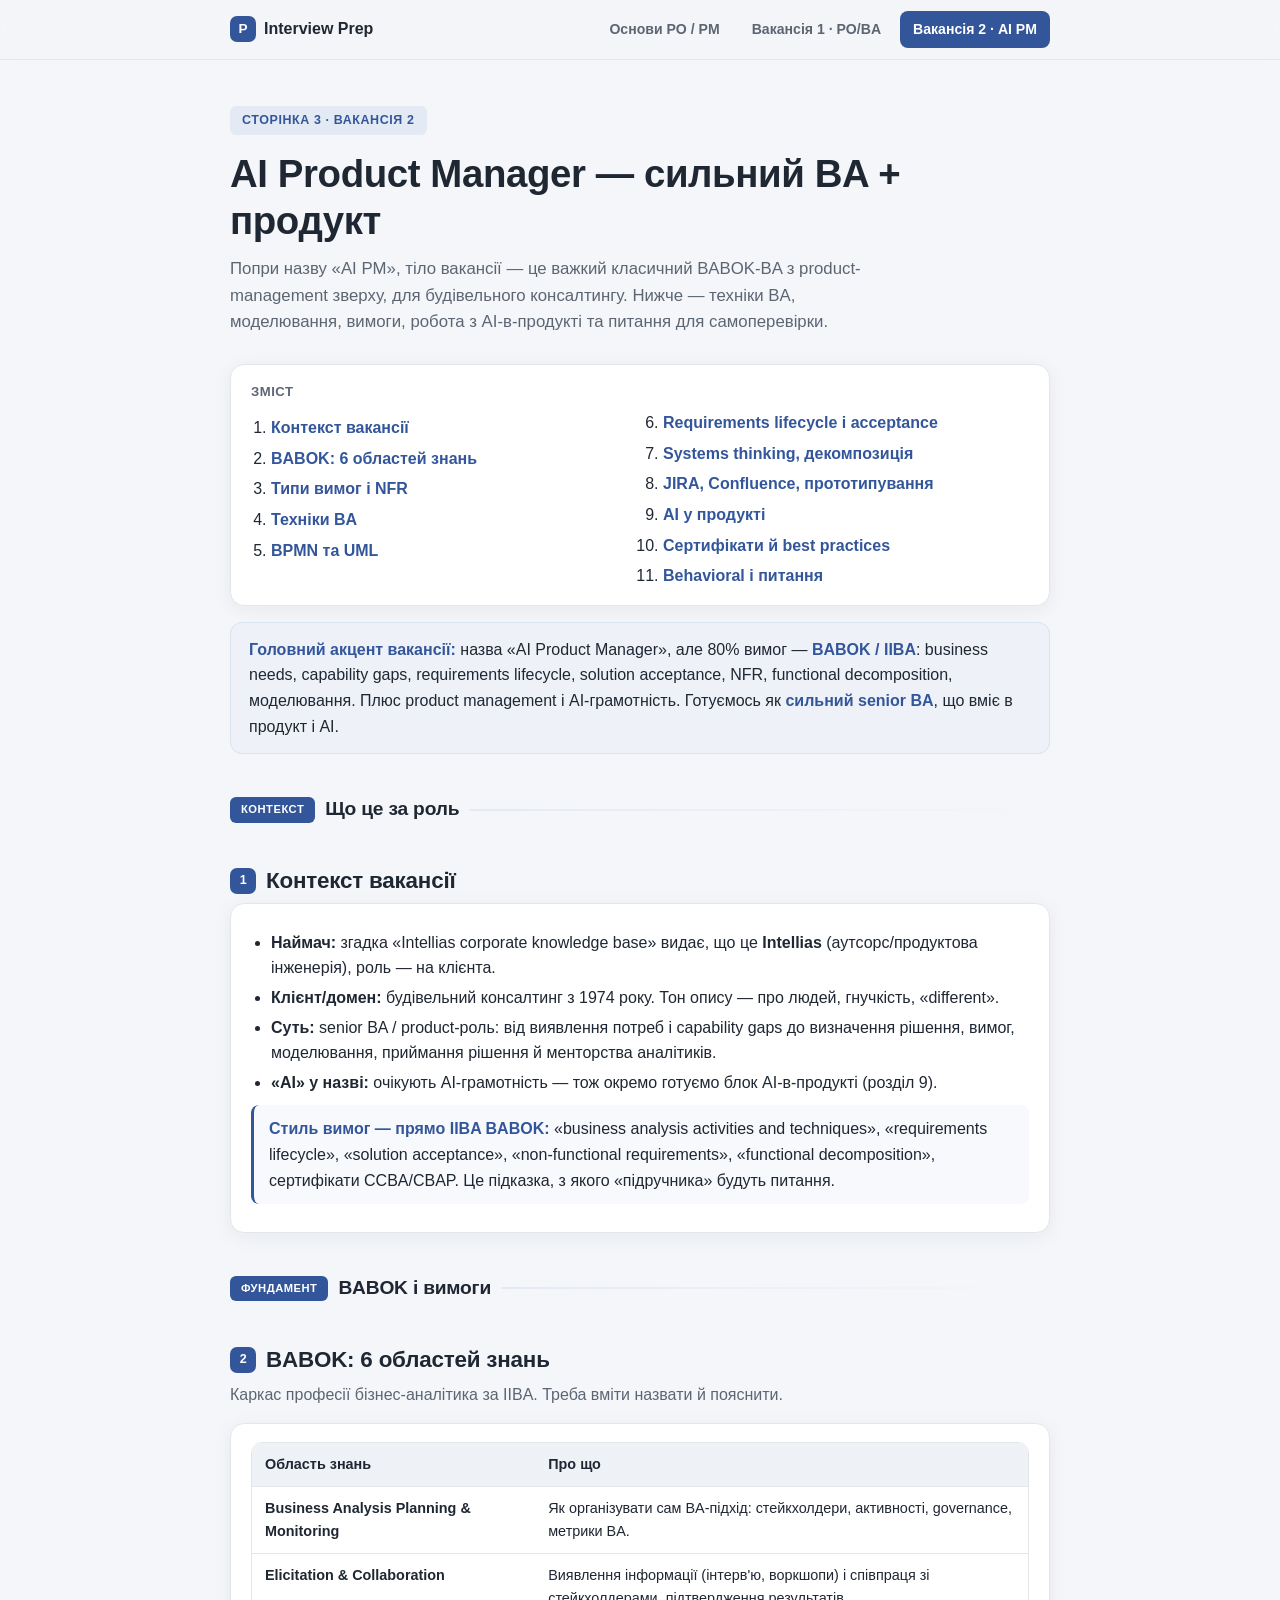
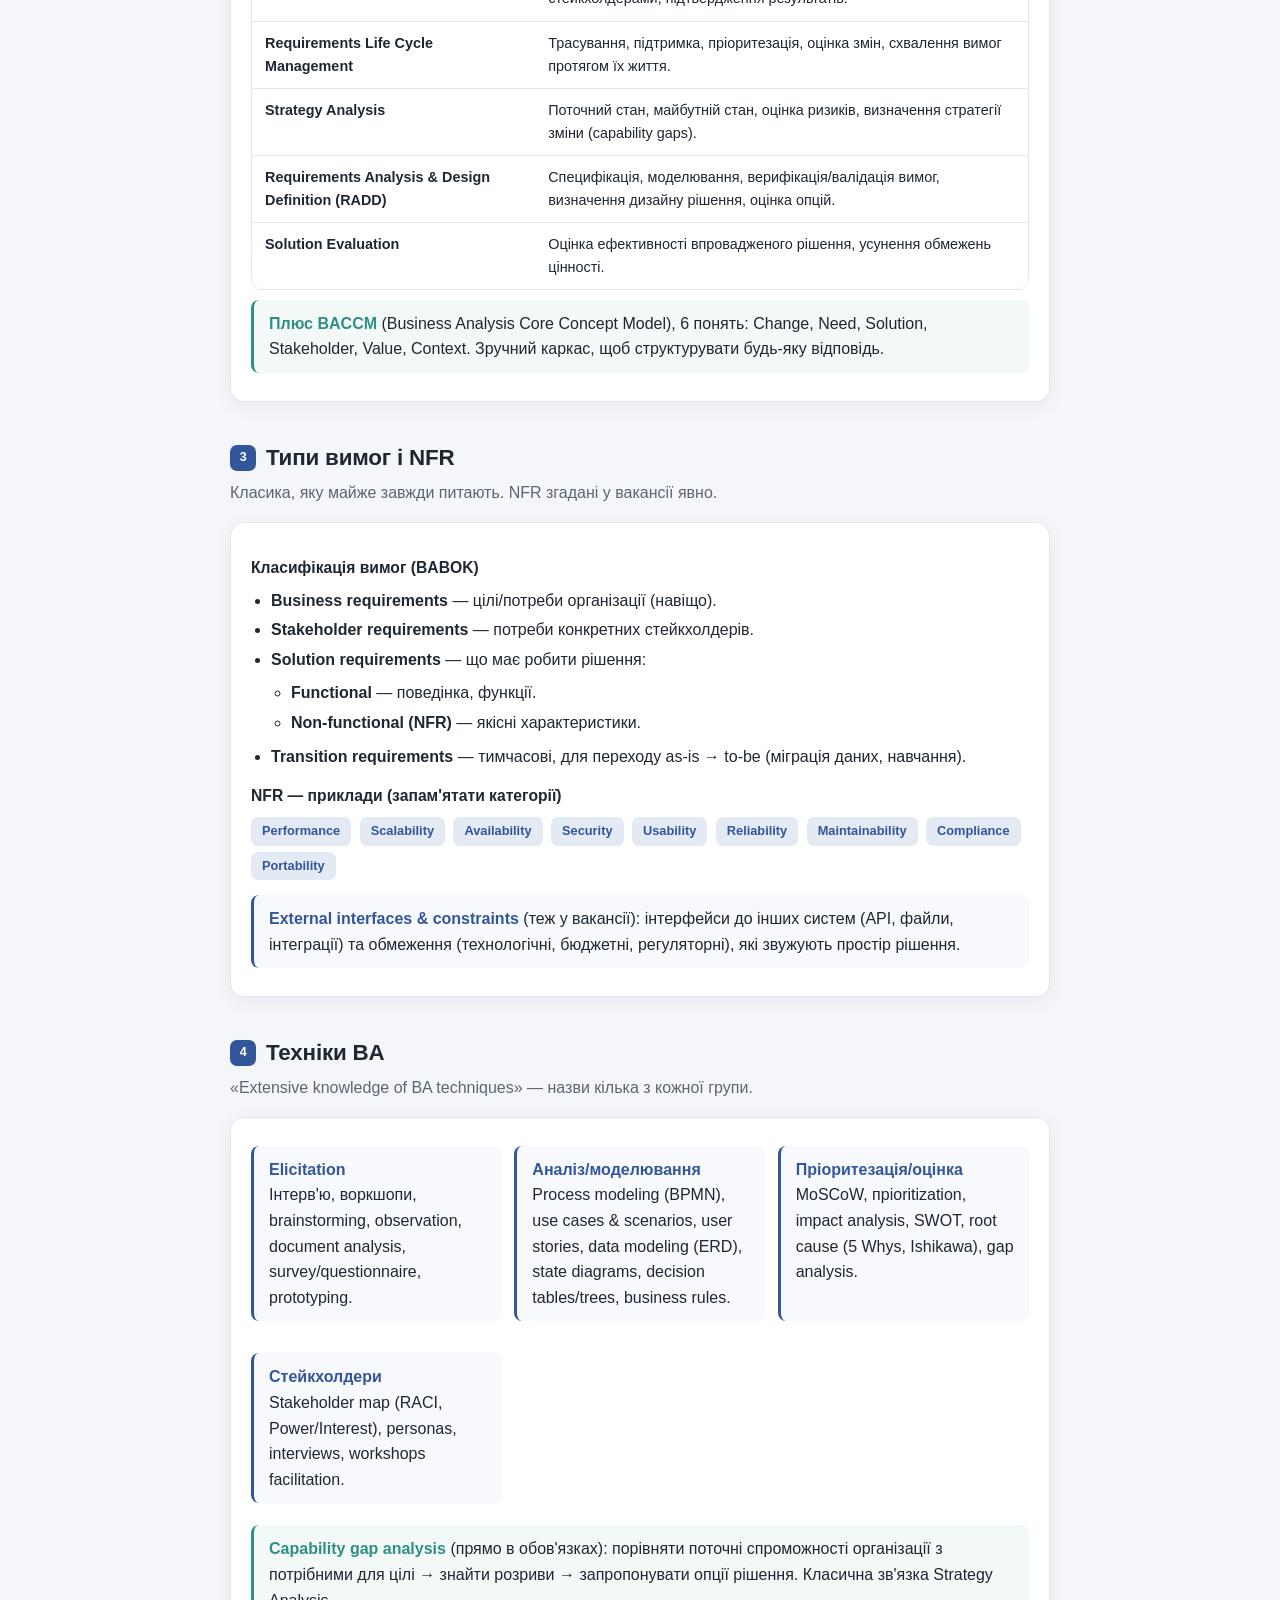
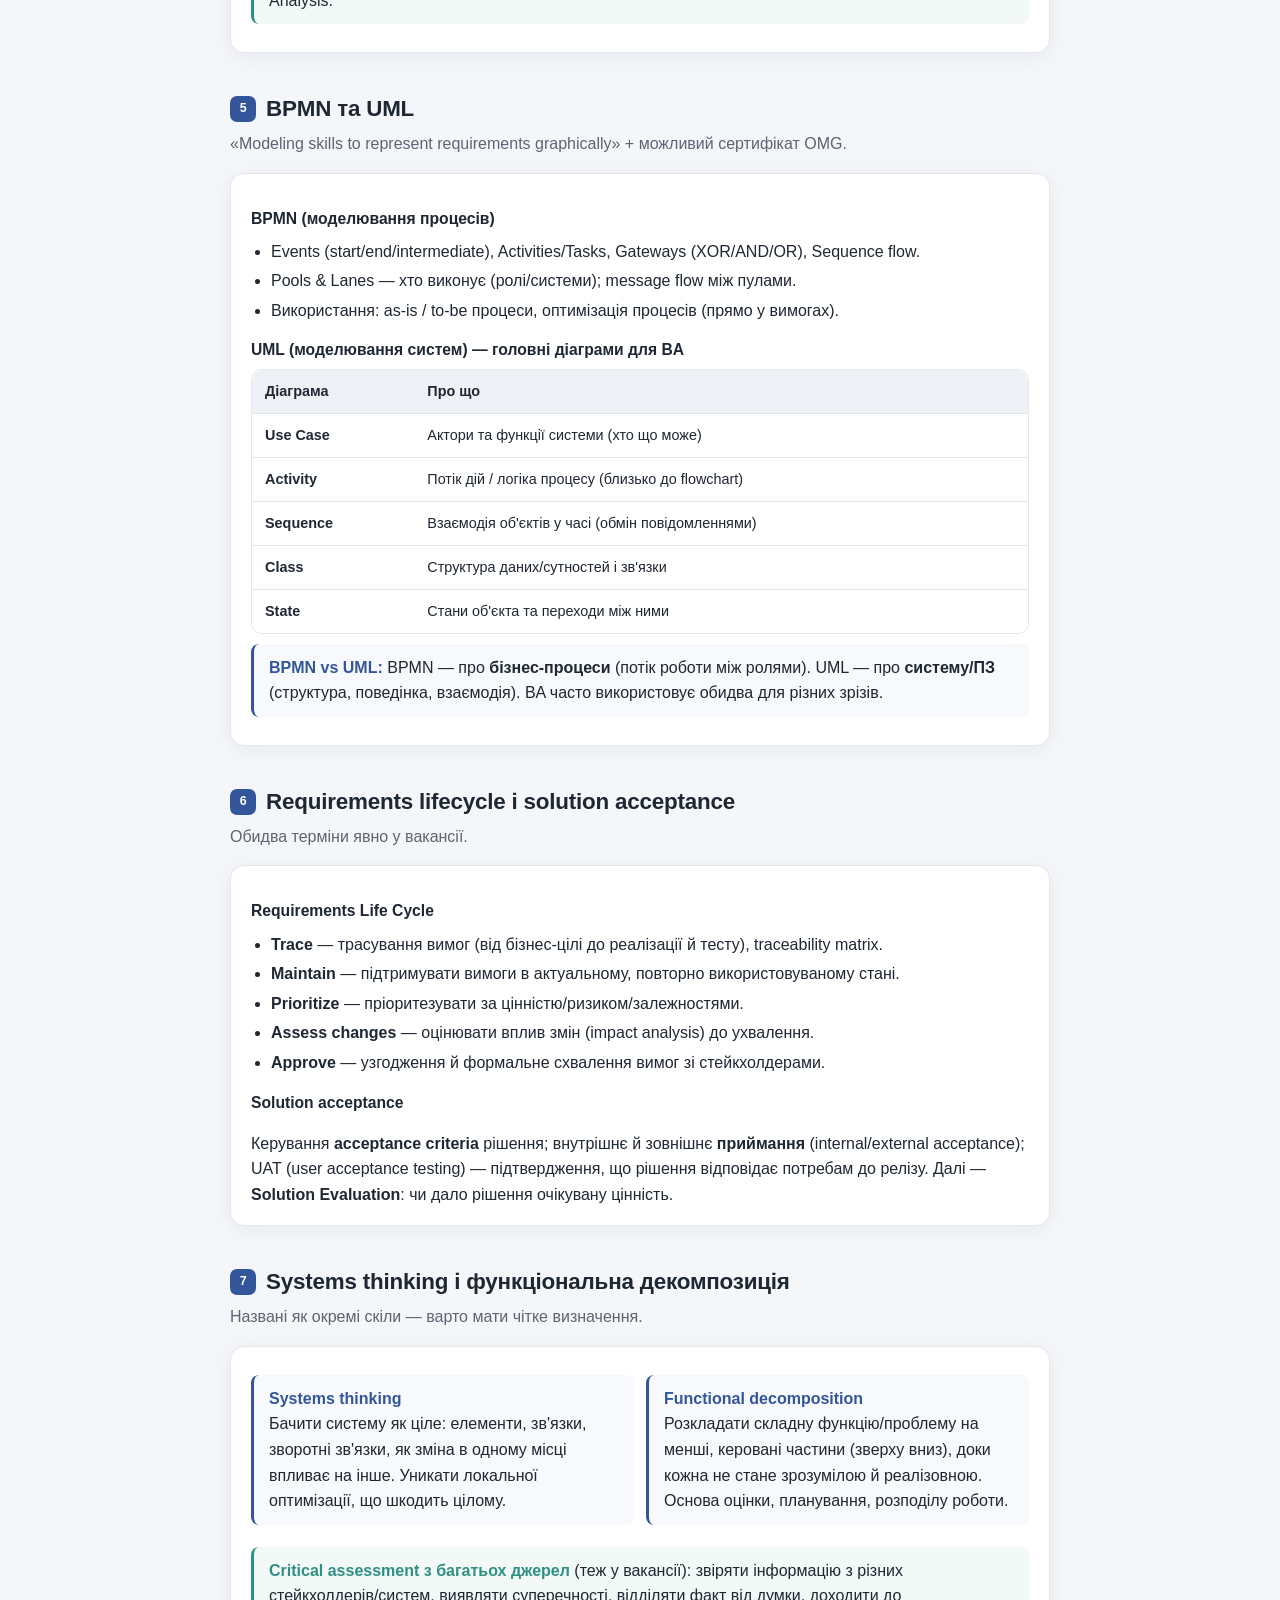
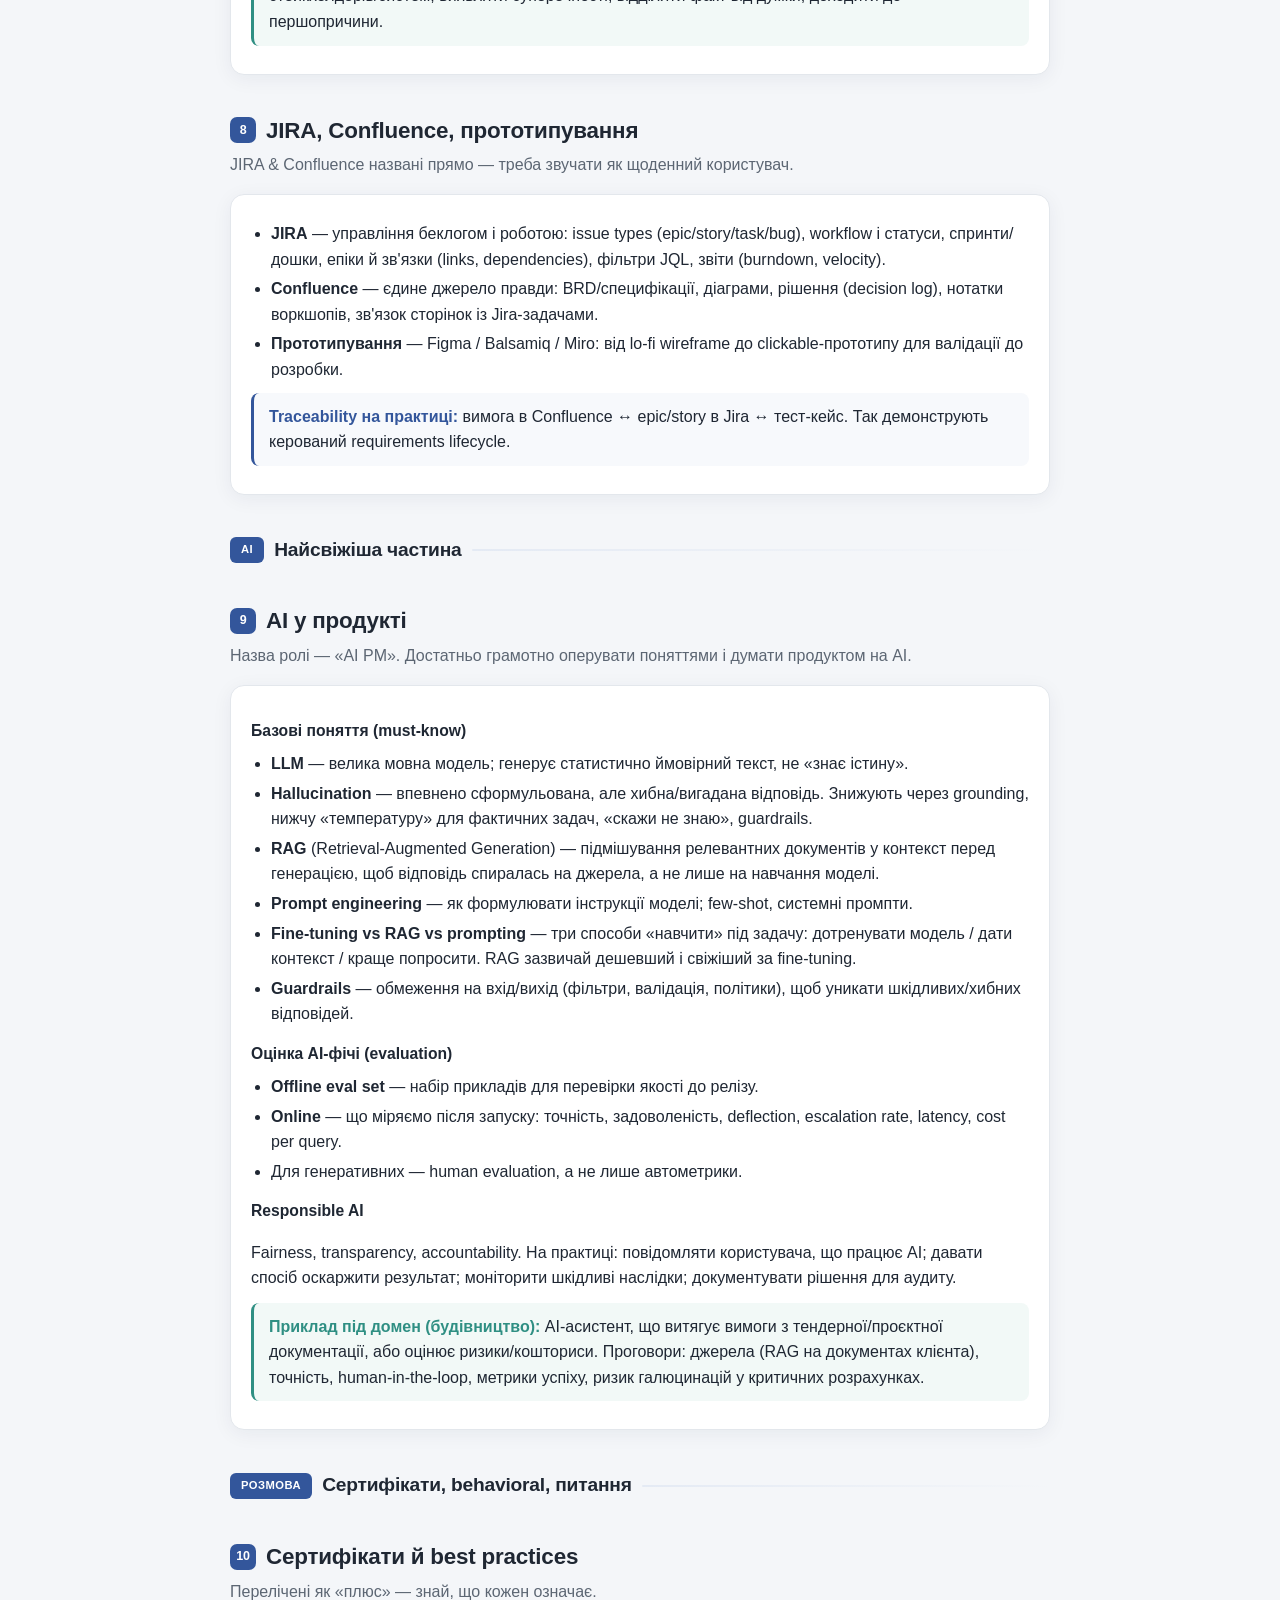
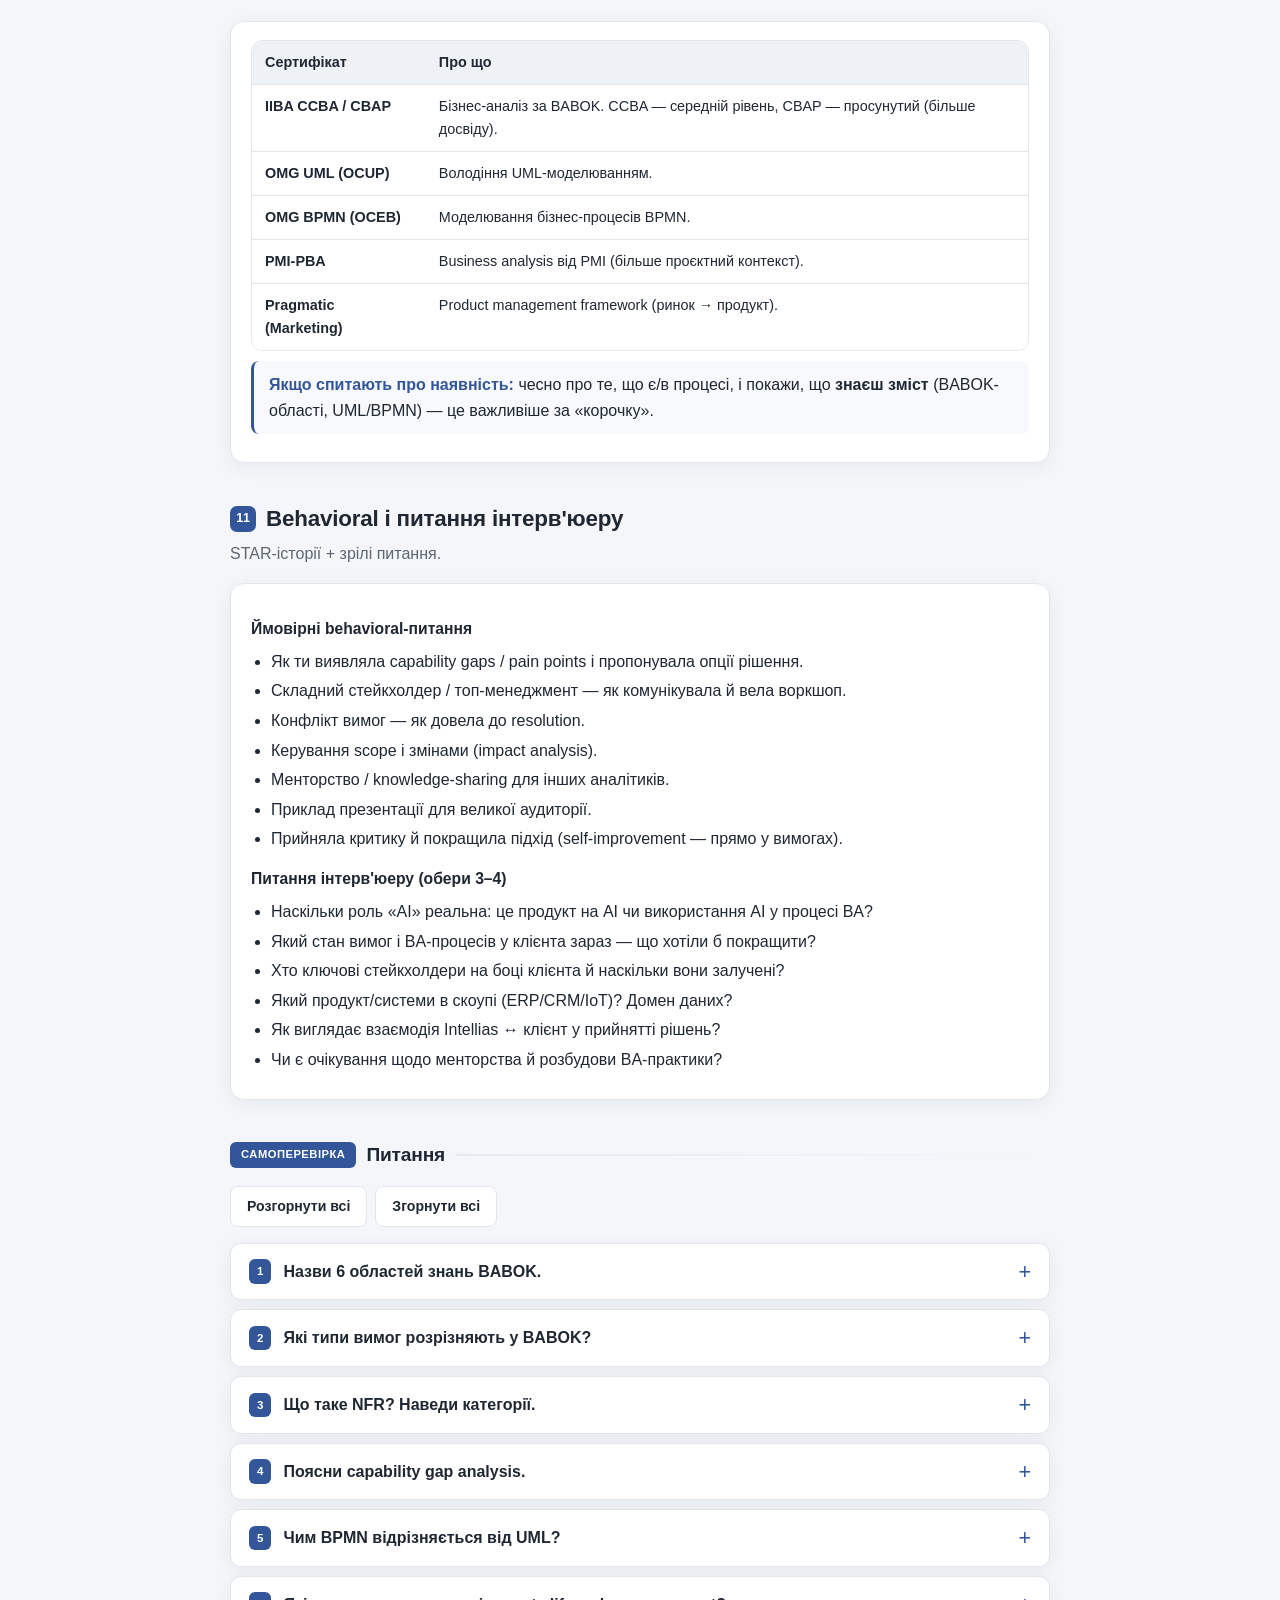
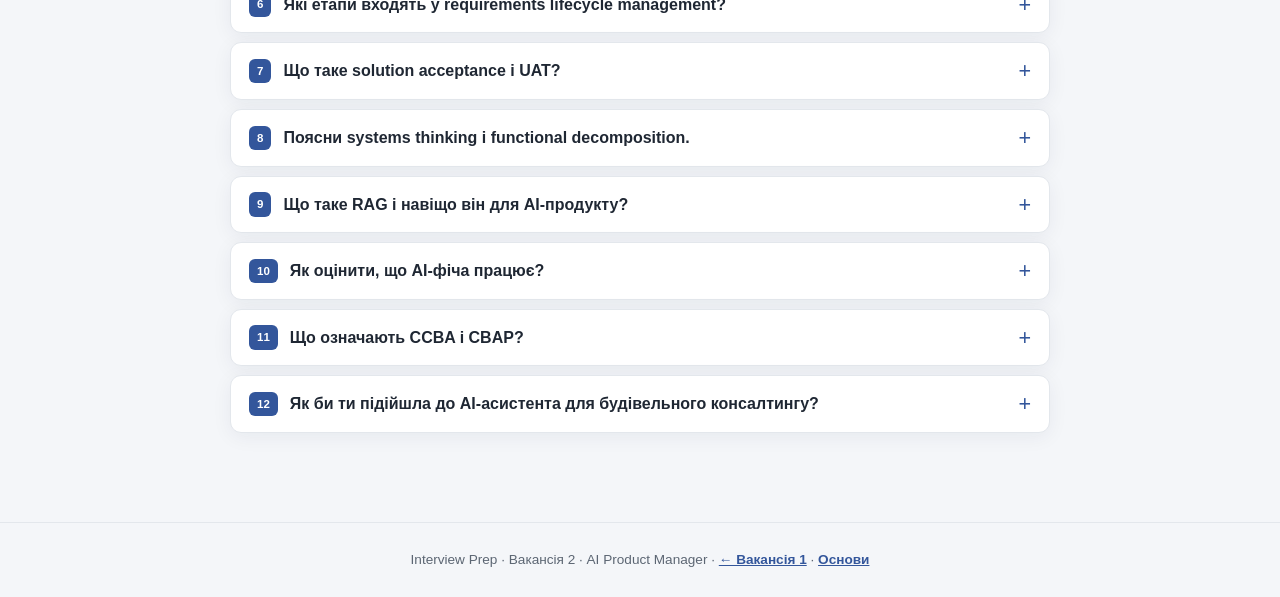
==== vacancy-ai-pm.html @ 76757b28 "BA/PM interview prep: основи PO/PM + вакансія 1 (PO/BA) + вакансія 2 (AI PM)" ====
<!DOCTYPE html>
<html lang="uk">
<head>
<meta charset="UTF-8">
<meta name="viewport" content="width=device-width, initial-scale=1.0">
<title>Вакансія 2 — AI Product Manager</title>
<meta name="description" content="Підготовка до співбесіди на AI Product Manager: BABOK, техніки BA, BPMN/UML, вимоги, AI-в-продукті, JIRA/Confluence.">
<link rel="stylesheet" href="style.css">
<link rel="icon" href="data:image/svg+xml,<svg xmlns='http://www.w3.org/2000/svg' viewBox='0 0 100 100'><rect width='100' height='100' rx='20' fill='%2333569b'/><text x='50' y='72' font-size='60' text-anchor='middle' fill='white' font-family='Arial' font-weight='bold'>2</text></svg>">
</head>
<body>

<header class="site">
  <nav class="nav">
    <a class="brand" href="index.html"><span class="mark">P</span> Interview Prep</a>
    <a class="tab" href="index.html">Основи PO / PM</a>
    <a class="tab" href="vacancy-legal-po.html">Вакансія 1 · PO/BA</a>
    <a class="tab active" href="vacancy-ai-pm.html">Вакансія 2 · AI PM</a>
  </nav>
</header>

<div class="hero">
  <span class="eyebrow">Сторінка 3 · Вакансія 2</span>
  <h1>AI Product Manager — сильний BA + продукт</h1>
  <p class="lead">Попри назву «AI PM», тіло вакансії — це важкий класичний BABOK-BA з product-management зверху, для будівельного консалтингу. Нижче — техніки BA, моделювання, вимоги, робота з AI-в-продукті та питання для самоперевірки.</p>
</div>

<main>

  <div class="toc">
    <h3>Зміст</h3>
    <ol>
      <li><a href="#context">Контекст вакансії</a></li>
      <li><a href="#babok">BABOK: 6 областей знань</a></li>
      <li><a href="#requirements">Типи вимог і NFR</a></li>
      <li><a href="#techniques">Техніки BA</a></li>
      <li><a href="#modeling">BPMN та UML</a></li>
      <li><a href="#lifecycle">Requirements lifecycle і acceptance</a></li>
      <li><a href="#thinking">Systems thinking, декомпозиція</a></li>
      <li><a href="#tools">JIRA, Confluence, прототипування</a></li>
      <li><a href="#ai">AI у продукті</a></li>
      <li><a href="#certs">Сертифікати й best practices</a></li>
      <li><a href="#behavioral">Behavioral і питання</a></li>
    </ol>
  </div>

  <div class="callout">
    <b>Головний акцент вакансії:</b> назва «AI Product Manager», але 80% вимог — <b>BABOK / IIBA</b>: business needs, capability gaps, requirements lifecycle, solution acceptance, NFR, functional decomposition, моделювання. Плюс product management і AI-грамотність. Готуємось як <b>сильний senior BA</b>, що вміє в продукт і AI.
  </div>

  <div class="block-header"><span class="tag">Контекст</span> Що це за роль</div>

  <!-- 1 -->
  <section id="context">
    <h2 class="section-title"><span class="num">1</span> Контекст вакансії</h2>
    <div class="card">
      <ul>
        <li><b>Наймач:</b> згадка «Intellias corporate knowledge base» видає, що це <b>Intellias</b> (аутсорс/продуктова інженерія), роль — на клієнта.</li>
        <li><b>Клієнт/домен:</b> будівельний консалтинг з 1974 року. Тон опису — про людей, гнучкість, «different».</li>
        <li><b>Суть:</b> senior BA / product-роль: від виявлення потреб і capability gaps до визначення рішення, вимог, моделювання, приймання рішення й менторства аналітиків.</li>
        <li><b>«AI» у назві:</b> очікують AI-грамотність — тож окремо готуємо блок AI-в-продукті (розділ 9).</li>
      </ul>
      <div class="fact"><strong>Стиль вимог — прямо IIBA BABOK:</strong> «business analysis activities and techniques», «requirements lifecycle», «solution acceptance», «non-functional requirements», «functional decomposition», сертифікати CCBA/CBAP. Це підказка, з якого «підручника» будуть питання.</div>
    </div>
  </section>

  <div class="block-header"><span class="tag">Фундамент</span> BABOK і вимоги</div>

  <!-- 2 -->
  <section id="babok">
    <h2 class="section-title"><span class="num">2</span> BABOK: 6 областей знань</h2>
    <p class="section-sub">Каркас професії бізнес-аналітика за IIBA. Треба вміти назвати й пояснити.</p>
    <div class="card">
      <div class="tablewrap">
        <table>
          <thead><tr><th>Область знань</th><th>Про що</th></tr></thead>
          <tbody>
            <tr><td><b>Business Analysis Planning &amp; Monitoring</b></td><td>Як організувати сам BA-підхід: стейкхолдери, активності, governance, метрики BA.</td></tr>
            <tr><td><b>Elicitation &amp; Collaboration</b></td><td>Виявлення інформації (інтерв'ю, воркшопи) і співпраця зі стейкхолдерами, підтвердження результатів.</td></tr>
            <tr><td><b>Requirements Life Cycle Management</b></td><td>Трасування, підтримка, пріоритезація, оцінка змін, схвалення вимог протягом їх життя.</td></tr>
            <tr><td><b>Strategy Analysis</b></td><td>Поточний стан, майбутній стан, оцінка ризиків, визначення стратегії зміни (capability gaps).</td></tr>
            <tr><td><b>Requirements Analysis &amp; Design Definition (RADD)</b></td><td>Специфікація, моделювання, верифікація/валідація вимог, визначення дизайну рішення, оцінка опцій.</td></tr>
            <tr><td><b>Solution Evaluation</b></td><td>Оцінка ефективності впровадженого рішення, усунення обмежень цінності.</td></tr>
          </tbody>
        </table>
      </div>
      <div class="tip"><strong>Плюс BACCM</strong> (Business Analysis Core Concept Model), 6 понять: Change, Need, Solution, Stakeholder, Value, Context. Зручний каркас, щоб структурувати будь-яку відповідь.</div>
    </div>
  </section>

  <!-- 3 -->
  <section id="requirements">
    <h2 class="section-title"><span class="num">3</span> Типи вимог і NFR</h2>
    <p class="section-sub">Класика, яку майже завжди питають. NFR згадані у вакансії явно.</p>
    <div class="card">
      <h4>Класифікація вимог (BABOK)</h4>
      <ul>
        <li><b>Business requirements</b> — цілі/потреби організації (навіщо).</li>
        <li><b>Stakeholder requirements</b> — потреби конкретних стейкхолдерів.</li>
        <li><b>Solution requirements</b> — що має робити рішення:
          <ul>
            <li><b>Functional</b> — поведінка, функції.</li>
            <li><b>Non-functional (NFR)</b> — якісні характеристики.</li>
          </ul>
        </li>
        <li><b>Transition requirements</b> — тимчасові, для переходу as-is → to-be (міграція даних, навчання).</li>
      </ul>
      <h4>NFR — приклади (запам'ятати категорії)</h4>
      <div>
        <span class="pill">Performance</span>
        <span class="pill">Scalability</span>
        <span class="pill">Availability</span>
        <span class="pill">Security</span>
        <span class="pill">Usability</span>
        <span class="pill">Reliability</span>
        <span class="pill">Maintainability</span>
        <span class="pill">Compliance</span>
        <span class="pill">Portability</span>
      </div>
      <div class="fact" style="margin-top:12px"><strong>External interfaces &amp; constraints</strong> (теж у вакансії): інтерфейси до інших систем (API, файли, інтеграції) та обмеження (технологічні, бюджетні, регуляторні), які звужують простір рішення.</div>
    </div>
  </section>

  <!-- 4 -->
  <section id="techniques">
    <h2 class="section-title"><span class="num">4</span> Техніки BA</h2>
    <p class="section-sub">«Extensive knowledge of BA techniques» — назви кілька з кожної групи.</p>
    <div class="card">
      <div class="grid">
        <div class="fact"><strong>Elicitation</strong><br>Інтерв'ю, воркшопи, brainstorming, observation, document analysis, survey/questionnaire, prototyping.</div>
        <div class="fact"><strong>Аналіз/моделювання</strong><br>Process modeling (BPMN), use cases &amp; scenarios, user stories, data modeling (ERD), state diagrams, decision tables/trees, business rules.</div>
        <div class="fact"><strong>Пріоритезація/оцінка</strong><br>MoSCoW, прioritization, impact analysis, SWOT, root cause (5 Whys, Ishikawa), gap analysis.</div>
        <div class="fact"><strong>Стейкхолдери</strong><br>Stakeholder map (RACI, Power/Interest), personas, interviews, workshops facilitation.</div>
      </div>
      <div class="tip" style="margin-top:12px"><strong>Capability gap analysis</strong> (прямо в обов'язках): порівняти поточні спроможності організації з потрібними для цілі → знайти розриви → запропонувати опції рішення. Класична зв'язка Strategy Analysis.</div>
    </div>
  </section>

  <!-- 5 -->
  <section id="modeling">
    <h2 class="section-title"><span class="num">5</span> BPMN та UML</h2>
    <p class="section-sub">«Modeling skills to represent requirements graphically» + можливий сертифікат OMG.</p>
    <div class="card">
      <h4>BPMN (моделювання процесів)</h4>
      <ul>
        <li>Events (start/end/intermediate), Activities/Tasks, Gateways (XOR/AND/OR), Sequence flow.</li>
        <li>Pools &amp; Lanes — хто виконує (ролі/системи); message flow між пулами.</li>
        <li>Використання: as-is / to-be процеси, оптимізація процесів (прямо у вимогах).</li>
      </ul>
      <h4>UML (моделювання систем) — головні діаграми для BA</h4>
      <div class="tablewrap">
        <table>
          <thead><tr><th>Діаграма</th><th>Про що</th></tr></thead>
          <tbody>
            <tr><td><b>Use Case</b></td><td>Актори та функції системи (хто що може)</td></tr>
            <tr><td><b>Activity</b></td><td>Потік дій / логіка процесу (близько до flowchart)</td></tr>
            <tr><td><b>Sequence</b></td><td>Взаємодія об'єктів у часі (обмін повідомленнями)</td></tr>
            <tr><td><b>Class</b></td><td>Структура даних/сутностей і зв'язки</td></tr>
            <tr><td><b>State</b></td><td>Стани об'єкта та переходи між ними</td></tr>
          </tbody>
        </table>
      </div>
      <div class="fact"><strong>BPMN vs UML:</strong> BPMN — про <b>бізнес-процеси</b> (потік роботи між ролями). UML — про <b>систему/ПЗ</b> (структура, поведінка, взаємодія). BA часто використовує обидва для різних зрізів.</div>
    </div>
  </section>

  <!-- 6 -->
  <section id="lifecycle">
    <h2 class="section-title"><span class="num">6</span> Requirements lifecycle і solution acceptance</h2>
    <p class="section-sub">Обидва терміни явно у вакансії.</p>
    <div class="card">
      <h4>Requirements Life Cycle</h4>
      <ul>
        <li><b>Trace</b> — трасування вимог (від бізнес-цілі до реалізації й тесту), traceability matrix.</li>
        <li><b>Maintain</b> — підтримувати вимоги в актуальному, повторно використовуваному стані.</li>
        <li><b>Prioritize</b> — пріоритезувати за цінністю/ризиком/залежностями.</li>
        <li><b>Assess changes</b> — оцінювати вплив змін (impact analysis) до ухвалення.</li>
        <li><b>Approve</b> — узгодження й формальне схвалення вимог зі стейкхолдерами.</li>
      </ul>
      <h4>Solution acceptance</h4>
      <p style="margin-bottom:0">Керування <b>acceptance criteria</b> рішення; внутрішнє й зовнішнє <b>приймання</b> (internal/external acceptance); UAT (user acceptance testing) — підтвердження, що рішення відповідає потребам до релізу. Далі — <b>Solution Evaluation</b>: чи дало рішення очікувану цінність.</p>
    </div>
  </section>

  <!-- 7 -->
  <section id="thinking">
    <h2 class="section-title"><span class="num">7</span> Systems thinking і функціональна декомпозиція</h2>
    <p class="section-sub">Названі як окремі скіли — варто мати чітке визначення.</p>
    <div class="card">
      <div class="grid">
        <div class="fact"><strong>Systems thinking</strong><br>Бачити систему як ціле: елементи, зв'язки, зворотні зв'язки, як зміна в одному місці впливає на інше. Уникати локальної оптимізації, що шкодить цілому.</div>
        <div class="fact"><strong>Functional decomposition</strong><br>Розкладати складну функцію/проблему на менші, керовані частини (зверху вниз), доки кожна не стане зрозумілою й реалізовною. Основа оцінки, планування, розподілу роботи.</div>
      </div>
      <div class="tip" style="margin-top:12px"><strong>Critical assessment з багатьох джерел</strong> (теж у вакансії): звіряти інформацію з різних стейкхолдерів/систем, виявляти суперечності, відділяти факт від думки, доходити до першопричини.</div>
    </div>
  </section>

  <!-- 8 -->
  <section id="tools">
    <h2 class="section-title"><span class="num">8</span> JIRA, Confluence, прототипування</h2>
    <p class="section-sub">JIRA &amp; Confluence названі прямо — треба звучати як щоденний користувач.</p>
    <div class="card">
      <ul>
        <li><b>JIRA</b> — управління беклогом і роботою: issue types (epic/story/task/bug), workflow і статуси, спринти/дошки, епіки й зв'язки (links, dependencies), фільтри JQL, звіти (burndown, velocity).</li>
        <li><b>Confluence</b> — єдине джерело правди: BRD/специфікації, діаграми, рішення (decision log), нотатки воркшопів, зв'язок сторінок із Jira-задачами.</li>
        <li><b>Прототипування</b> — Figma / Balsamiq / Miro: від lo-fi wireframe до clickable-прототипу для валідації до розробки.</li>
      </ul>
      <div class="fact"><strong>Traceability на практиці:</strong> вимога в Confluence ↔ epic/story в Jira ↔ тест-кейс. Так демонструють керований requirements lifecycle.</div>
    </div>
  </section>

  <div class="block-header"><span class="tag">AI</span> Найсвіжіша частина</div>

  <!-- 9 -->
  <section id="ai">
    <h2 class="section-title"><span class="num">9</span> AI у продукті</h2>
    <p class="section-sub">Назва ролі — «AI PM». Достатньо грамотно оперувати поняттями і думати продуктом на AI.</p>
    <div class="card">
      <h4>Базові поняття (must-know)</h4>
      <ul>
        <li><b>LLM</b> — велика мовна модель; генерує статистично ймовірний текст, не «знає істину».</li>
        <li><b>Hallucination</b> — впевнено сформульована, але хибна/вигадана відповідь. Знижують через grounding, нижчу «температуру» для фактичних задач, «скажи не знаю», guardrails.</li>
        <li><b>RAG</b> (Retrieval-Augmented Generation) — підмішування релевантних документів у контекст перед генерацією, щоб відповідь спиралась на джерела, а не лише на навчання моделі.</li>
        <li><b>Prompt engineering</b> — як формулювати інструкції моделі; few-shot, системні промпти.</li>
        <li><b>Fine-tuning vs RAG vs prompting</b> — три способи «навчити» під задачу: дотренувати модель / дати контекст / краще попросити. RAG зазвичай дешевший і свіжіший за fine-tuning.</li>
        <li><b>Guardrails</b> — обмеження на вхід/вихід (фільтри, валідація, політики), щоб уникати шкідливих/хибних відповідей.</li>
      </ul>
      <h4>Оцінка AI-фічі (evaluation)</h4>
      <ul>
        <li><b>Offline eval set</b> — набір прикладів для перевірки якості до релізу.</li>
        <li><b>Online</b> — що міряємо після запуску: точність, задоволеність, deflection, escalation rate, latency, cost per query.</li>
        <li>Для генеративних — human evaluation, а не лише автометрики.</li>
      </ul>
      <h4>Responsible AI</h4>
      <p style="margin-bottom:0">Fairness, transparency, accountability. На практиці: повідомляти користувача, що працює AI; давати спосіб оскаржити результат; моніторити шкідливі наслідки; документувати рішення для аудиту.</p>
      <div class="tip" style="margin-top:12px"><strong>Приклад під домен (будівництво):</strong> AI-асистент, що витягує вимоги з тендерної/проєктної документації, або оцінює ризики/кошториси. Проговори: джерела (RAG на документах клієнта), точність, human-in-the-loop, метрики успіху, ризик галюцинацій у критичних розрахунках.</div>
    </div>
  </section>

  <div class="block-header"><span class="tag">Розмова</span> Сертифікати, behavioral, питання</div>

  <!-- 10 -->
  <section id="certs">
    <h2 class="section-title"><span class="num">10</span> Сертифікати й best practices</h2>
    <p class="section-sub">Перелічені як «плюс» — знай, що кожен означає.</p>
    <div class="card">
      <div class="tablewrap">
        <table>
          <thead><tr><th>Сертифікат</th><th>Про що</th></tr></thead>
          <tbody>
            <tr><td><b>IIBA CCBA / CBAP</b></td><td>Бізнес-аналіз за BABOK. CCBA — середній рівень, CBAP — просунутий (більше досвіду).</td></tr>
            <tr><td><b>OMG UML (OCUP)</b></td><td>Володіння UML-моделюванням.</td></tr>
            <tr><td><b>OMG BPMN (OCEB)</b></td><td>Моделювання бізнес-процесів BPMN.</td></tr>
            <tr><td><b>PMI-PBA</b></td><td>Business analysis від PMI (більше проєктний контекст).</td></tr>
            <tr><td><b>Pragmatic (Marketing)</b></td><td>Product management framework (ринок → продукт).</td></tr>
          </tbody>
        </table>
      </div>
      <div class="fact"><strong>Якщо спитають про наявність:</strong> чесно про те, що є/в процесі, і покажи, що <b>знаєш зміст</b> (BABOK-області, UML/BPMN) — це важливіше за «корочку».</div>
    </div>
  </section>

  <!-- 11 -->
  <section id="behavioral">
    <h2 class="section-title"><span class="num">11</span> Behavioral і питання інтерв'юеру</h2>
    <p class="section-sub">STAR-історії + зрілі питання.</p>
    <div class="card">
      <h4>Ймовірні behavioral-питання</h4>
      <ul>
        <li>Як ти виявляла capability gaps / pain points і пропонувала опції рішення.</li>
        <li>Складний стейкхолдер / топ-менеджмент — як комунікувала й вела воркшоп.</li>
        <li>Конфлікт вимог — як довела до resolution.</li>
        <li>Керування scope і змінами (impact analysis).</li>
        <li>Менторство / knowledge-sharing для інших аналітиків.</li>
        <li>Приклад презентації для великої аудиторії.</li>
        <li>Прийняла критику й покращила підхід (self-improvement — прямо у вимогах).</li>
      </ul>
      <h4>Питання інтерв'юеру (обери 3–4)</h4>
      <ul>
        <li>Наскільки роль «AI» реальна: це продукт на AI чи використання AI у процесі BA?</li>
        <li>Який стан вимог і BA-процесів у клієнта зараз — що хотіли б покращити?</li>
        <li>Хто ключові стейкхолдери на боці клієнта й наскільки вони залучені?</li>
        <li>Який продукт/системи в скоупі (ERP/CRM/IoT)? Домен даних?</li>
        <li>Як виглядає взаємодія Intellias ↔ клієнт у прийнятті рішень?</li>
        <li>Чи є очікування щодо менторства й розбудови BA-практики?</li>
      </ul>
    </div>
  </section>

  <!-- Self-check -->
  <div class="block-header"><span class="tag">Самоперевірка</span> Питання</div>
  <div class="btn-row">
    <button class="btn" id="expandAll">Розгорнути всі</button>
    <button class="btn" id="collapseAll">Згорнути всі</button>
  </div>

  <details class="acc"><summary><span class="qnum">1</span> Назви 6 областей знань BABOK.</summary><div class="body"><p>BA Planning &amp; Monitoring; Elicitation &amp; Collaboration; Requirements Life Cycle Management; Strategy Analysis; Requirements Analysis &amp; Design Definition (RADD); Solution Evaluation. Плюс BACCM: Change, Need, Solution, Stakeholder, Value, Context.</p></div></details>
  <details class="acc"><summary><span class="qnum">2</span> Які типи вимог розрізняють у BABOK?</summary><div class="body"><p>Business, Stakeholder, Solution (functional + non-functional), Transition. Business — навіщо; solution — що робить система; transition — тимчасові для переходу as-is→to-be.</p></div></details>
  <details class="acc"><summary><span class="qnum">3</span> Що таке NFR? Наведи категорії.</summary><div class="body"><p>Non-functional requirements — якісні характеристики рішення: performance, scalability, availability, security, usability, reliability, maintainability, compliance, portability. Не «що робить», а «наскільки добре».</p></div></details>
  <details class="acc"><summary><span class="qnum">4</span> Поясни capability gap analysis.</summary><div class="body"><p>Порівняти поточні спроможності організації з потрібними для досягнення цілі, знайти розриви (gaps) і запропонувати опції рішення. Частина Strategy Analysis (current → future state).</p></div></details>
  <details class="acc"><summary><span class="qnum">5</span> Чим BPMN відрізняється від UML?</summary><div class="body"><p>BPMN — моделювання бізнес-процесів (потік роботи між ролями: events, tasks, gateways, lanes). UML — моделювання системи/ПЗ (use case, activity, sequence, class, state). BA використовує обидва для різних зрізів.</p></div></details>
  <details class="acc"><summary><span class="qnum">6</span> Які етапи входять у requirements lifecycle management?</summary><div class="body"><p>Trace (трасування), Maintain (підтримка), Prioritize (пріоритезація), Assess changes (impact analysis), Approve (схвалення). Мета — керувати вимогами протягом усього їх життя.</p></div></details>
  <details class="acc"><summary><span class="qnum">7</span> Що таке solution acceptance і UAT?</summary><div class="body"><p>Керування acceptance criteria рішення, внутрішнє й зовнішнє приймання. UAT — user acceptance testing: підтвердження, що рішення відповідає потребам користувача до релізу. Далі — Solution Evaluation: чи дало очікувану цінність.</p></div></details>
  <details class="acc"><summary><span class="qnum">8</span> Поясни systems thinking і functional decomposition.</summary><div class="body"><p>Systems thinking — бачити систему цілісно (елементи, зв'язки, зворотні зв'язки, вплив змін). Functional decomposition — розкладати складну функцію на менші керовані частини зверху вниз до зрозумілих реалізовних одиниць.</p></div></details>
  <details class="acc"><summary><span class="qnum">9</span> Що таке RAG і навіщо він для AI-продукту?</summary><div class="body"><p>Retrieval-Augmented Generation: перед генерацією підмішуємо релевантні документи в контекст, щоб відповідь спиралась на джерела, а не лише на навчання моделі. Знижує галюцинації, дає свіжі й доменні дані (напр. документи клієнта).</p></div></details>
  <details class="acc"><summary><span class="qnum">10</span> Як оцінити, що AI-фіча працює?</summary><div class="body"><p>Offline eval set до релізу; online-метрики після (точність, задоволеність, deflection, escalation, latency, cost per query); для генеративних — human evaluation. Плюс Responsible AI: прозорість, можливість оскаржити, моніторинг, документування.</p></div></details>
  <details class="acc"><summary><span class="qnum">11</span> Що означають CCBA і CBAP?</summary><div class="body"><p>Сертифікації IIBA за BABOK: CCBA — середній рівень (менше досвіду), CBAP — просунутий (більше досвіду й відповідальності). Обидва підтверджують володіння бізнес-аналізом.</p></div></details>
  <details class="acc"><summary><span class="qnum">12</span> Як би ти підійшла до AI-асистента для будівельного консалтингу?</summary><div class="body"><p>Визначити потребу/pain point і сегмент; RAG на документах клієнта (тендери, кошториси, норми); human-in-the-loop для критичних розрахунків; метрики успіху й eval-набір; guardrails і увага до галюцинацій; responsible AI (прозорість, аудит). Спершу — цінність і ризик, потім реалізація.</p></div></details>

</main>

<a href="#" class="totop" aria-label="Нагору">↑</a>

<footer class="site">
  Interview Prep · Вакансія 2 · AI Product Manager ·
  <a href="vacancy-legal-po.html">← Вакансія 1</a> ·
  <a href="index.html">Основи</a>
</footer>

<script src="app.js"></script>
</body>
</html>
---- style.css ----
:root {
  --bg: #f4f6f9;
  --bg-soft: #ffffff;
  --ink: #1f2733;
  --ink-soft: #5c6673;
  --accent: #33569b;
  --accent-2: #2f8f83;
  --accent-soft: #e4eaf4;
  --line: #e3e7ec;
  --shadow: 0 4px 20px rgba(24, 39, 65, 0.06);
  --radius: 14px;
  --maxw: 860px;

  --c-a: #33569b; /* blue */
  --c-b: #2f8f83; /* teal */
  --c-c: #9a6b34; /* amber */
  --c-d: #7a4f9c; /* purple */
  --c-e: #b5514a; /* red */
  --c-f: #4b7f6f; /* green */
}

* { box-sizing: border-box; }
html { scroll-behavior: smooth; }

body {
  margin: 0;
  font-family: -apple-system, BlinkMacSystemFont, "Segoe UI", Roboto, "Helvetica Neue", Arial, sans-serif;
  background: var(--bg);
  color: var(--ink);
  line-height: 1.6;
  -webkit-font-smoothing: antialiased;
}
a { color: var(--accent); }

/* ---------- Header / nav ---------- */
header.site {
  position: sticky;
  top: 0;
  z-index: 20;
  background: rgba(244, 246, 249, 0.9);
  backdrop-filter: saturate(180%) blur(12px);
  border-bottom: 1px solid var(--line);
}
.nav {
  max-width: var(--maxw);
  margin: 0 auto;
  padding: 11px 20px;
  display: flex;
  align-items: center;
  gap: 6px;
  flex-wrap: wrap;
}
.brand {
  font-weight: 700;
  font-size: 1rem;
  margin-right: auto;
  text-decoration: none;
  color: var(--ink);
  display: flex;
  align-items: center;
  gap: 8px;
}
.brand .mark {
  background: var(--accent);
  color: #fff;
  width: 26px; height: 26px;
  border-radius: 7px;
  display: inline-flex;
  align-items: center;
  justify-content: center;
  font-size: 0.85rem;
  font-weight: 800;
}
.nav a.tab {
  text-decoration: none;
  color: var(--ink-soft);
  font-weight: 600;
  font-size: 0.88rem;
  padding: 7px 13px;
  border-radius: 8px;
  transition: all 0.15s ease;
  white-space: nowrap;
}
.nav a.tab:hover { background: var(--accent-soft); color: var(--ink); }
.nav a.tab.active { background: var(--accent); color: #fff; }

/* ---------- Hero ---------- */
.hero {
  max-width: var(--maxw);
  margin: 0 auto;
  padding: 46px 20px 8px;
}
.hero .eyebrow {
  display: inline-block;
  font-size: 0.78rem;
  font-weight: 700;
  letter-spacing: 0.6px;
  text-transform: uppercase;
  color: var(--accent);
  background: var(--accent-soft);
  padding: 5px 12px;
  border-radius: 6px;
  margin-bottom: 16px;
}
.hero h1 {
  font-size: clamp(1.7rem, 4.5vw, 2.4rem);
  margin: 0 0 12px;
  letter-spacing: -0.4px;
  line-height: 1.2;
}
.hero p.lead {
  color: var(--ink-soft);
  font-size: 1.05rem;
  max-width: 640px;
  margin: 0;
}

/* ---------- Layout ---------- */
main { max-width: var(--maxw); margin: 0 auto; padding: 20px 20px 80px; }
section { margin-top: 38px; scroll-margin-top: 76px; }

h2.section-title {
  font-size: 1.4rem;
  margin: 0 0 4px;
  display: flex;
  align-items: center;
  gap: 10px;
  letter-spacing: -0.2px;
}
h2.section-title .num {
  font-size: 0.78rem;
  font-weight: 700;
  color: #fff;
  background: var(--accent);
  min-width: 26px; height: 26px;
  padding: 0 6px;
  border-radius: 7px;
  display: inline-flex;
  align-items: center;
  justify-content: center;
  flex: none;
}
.section-sub { color: var(--ink-soft); margin: 0 0 16px; }

/* ---------- Cards ---------- */
.card {
  background: var(--bg-soft);
  border: 1px solid var(--line);
  border-radius: var(--radius);
  padding: 18px 20px;
  box-shadow: var(--shadow);
  margin-bottom: 14px;
}
.card h3 { margin: 0 0 8px; font-size: 1.06rem; }
.card h4 { margin: 14px 0 6px; font-size: 0.98rem; }
.card p:last-child { margin-bottom: 0; }
.card ul, .card ol { margin: 8px 0; padding-left: 20px; }
.card li { margin: 4px 0; }

.grid {
  display: grid;
  grid-template-columns: repeat(auto-fit, minmax(240px, 1fr));
  gap: 12px;
}

.fact {
  border-left: 3px solid var(--accent);
  background: #f7f9fc;
  padding: 11px 15px;
  border-radius: 8px;
  margin: 10px 0;
}
.fact strong { color: var(--accent); }

.tip {
  border-left: 3px solid var(--accent-2);
  background: #f2f9f7;
  padding: 11px 15px;
  border-radius: 8px;
  margin: 10px 0;
}
.tip strong { color: var(--accent-2); }

/* ---------- Pills / tags ---------- */
.pill {
  display: inline-block;
  font-size: 0.8rem;
  font-weight: 600;
  padding: 4px 11px;
  border-radius: 7px;
  background: var(--accent-soft);
  color: var(--accent);
  margin: 3px 4px 3px 0;
}
.pill.g { background: #e7f2ef; color: var(--accent-2); }

/* ---------- Callout ---------- */
.callout {
  background: #eef2f8;
  border: 1px solid #dbe3ef;
  border-radius: 12px;
  padding: 14px 18px;
  margin: 16px 0;
}
.callout b { color: var(--accent); }

/* ---------- Accordion ---------- */
details.acc {
  background: var(--bg-soft);
  border: 1px solid var(--line);
  border-radius: 11px;
  margin-bottom: 9px;
  overflow: hidden;
  box-shadow: var(--shadow);
}
details.acc > summary {
  cursor: pointer;
  padding: 15px 18px;
  font-weight: 600;
  list-style: none;
  display: flex;
  align-items: center;
  gap: 12px;
}
details.acc > summary::-webkit-details-marker { display: none; }
details.acc > summary::after {
  content: "+";
  margin-left: auto;
  font-size: 1.35rem;
  color: var(--accent);
  font-weight: 400;
  line-height: 1;
}
details.acc[open] > summary::after { content: "\2013"; }
details.acc > summary .qnum {
  font-size: 0.72rem;
  font-weight: 700;
  color: #fff;
  background: var(--accent);
  padding: 3px 8px;
  border-radius: 6px;
  flex: none;
}
details.acc .body { padding: 0 18px 16px; }
details.acc .body ul, details.acc .body ol { margin: 8px 0; padding-left: 20px; }
details.acc .body li { margin: 4px 0; }

/* ---------- Table ---------- */
.tablewrap { overflow-x: auto; -webkit-overflow-scrolling: touch; border-radius: 11px; border: 1px solid var(--line); }
table { border-collapse: collapse; width: 100%; background: var(--bg-soft); font-size: 0.9rem; }
th, td { text-align: left; padding: 10px 13px; border-bottom: 1px solid var(--line); vertical-align: top; }
th { background: #eef1f5; font-weight: 700; white-space: nowrap; }
tr:last-child td { border-bottom: none; }

/* ---------- Group cards ---------- */
.group { border-radius: 12px; padding: 15px 17px; color: #fff; margin-bottom: 11px; }
.group h4 { margin: 0 0 8px; font-size: 1.02rem; }
.group p { margin: 0 0 8px; font-size: 0.9rem; opacity: 0.95; }
.group .types { display: flex; flex-wrap: wrap; gap: 6px; }
.group .type { background: rgba(255,255,255,0.22); border-radius: 7px; padding: 4px 10px; font-size: 0.82rem; font-weight: 600; }

/* ---------- TOC ---------- */
.toc {
  background: var(--bg-soft);
  border: 1px solid var(--line);
  border-radius: var(--radius);
  padding: 16px 20px;
  box-shadow: var(--shadow);
}
.toc h3 { margin: 0 0 8px; font-size: 0.82rem; color: var(--ink-soft); text-transform: uppercase; letter-spacing: 0.5px; }
.toc ol { margin: 0; padding-left: 20px; columns: 2; column-gap: 26px; }
.toc li { margin: 5px 0; break-inside: avoid; }
.toc a { text-decoration: none; font-weight: 600; }
.toc a:hover { text-decoration: underline; }

/* ---------- Day / block headers ---------- */
.block-header {
  display: flex; align-items: center; gap: 10px;
  margin: 40px 0 16px; font-size: 1.2rem; font-weight: 800; letter-spacing: -0.2px;
}
.block-header::after { content: ""; flex: 1; height: 2px; background: linear-gradient(to right, var(--accent-soft), transparent); border-radius: 2px; }
.block-header .tag {
  font-size: 0.7rem; font-weight: 700; color: #fff; background: var(--accent);
  padding: 4px 11px; border-radius: 6px; letter-spacing: 0.5px; text-transform: uppercase; flex: none;
}

/* ---------- Buttons row ---------- */
.btn-row { display: flex; gap: 8px; margin: 16px 0; flex-wrap: wrap; }
.btn {
  font: inherit; font-size: 0.88rem; font-weight: 600;
  padding: 8px 16px; border-radius: 8px; cursor: pointer;
  border: 1px solid var(--line); background: var(--bg-soft); color: var(--ink);
}
.btn:hover { border-color: var(--accent); color: var(--accent); }

/* ---------- Quiz ---------- */
.quiz-card { background: var(--bg-soft); border: 1px solid var(--line); border-radius: var(--radius); padding: 20px; box-shadow: var(--shadow); }
.quiz-progress { height: 7px; background: var(--line); border-radius: 999px; overflow: hidden; margin-bottom: 14px; }
.quiz-progress .bar { height: 100%; width: 0%; background: var(--accent); border-radius: 999px; transition: width 0.3s ease; }
.quiz-meta { font-size: 0.84rem; color: var(--ink-soft); margin-bottom: 8px; }
.quiz-q { font-size: 1.05rem; font-weight: 700; margin: 0 0 14px; }
.quiz-opts { display: grid; gap: 9px; }
.quiz-opt {
  text-align: left; font: inherit; font-size: 0.95rem;
  padding: 12px 15px; border-radius: 9px; border: 1.5px solid var(--line);
  background: #f8fafc; cursor: pointer; transition: border-color 0.15s ease, background 0.15s ease;
}
.quiz-opt:hover:not(:disabled) { border-color: var(--accent); }
.quiz-opt:disabled { cursor: default; }
.quiz-opt.correct { border-color: var(--accent-2); background: #e7f2ef; font-weight: 600; }
.quiz-opt.wrong { border-color: #c26f5a; background: #f8e9e4; }
.quiz-feedback { margin-top: 13px; font-weight: 600; }
.quiz-feedback .expl { font-weight: 400; color: var(--ink-soft); font-size: 0.9rem; margin-top: 4px; }
.quiz-next {
  margin-top: 15px; font: inherit; font-weight: 700; color: #fff; background: var(--accent);
  border: none; border-radius: 8px; padding: 10px 24px; cursor: pointer;
}
.quiz-next:hover { opacity: 0.92; }
.quiz-result { text-align: center; padding: 8px 0; }
.quiz-result .score { font-size: 2.2rem; font-weight: 800; color: var(--accent); margin: 6px 0; }
.quiz-result .msg { font-size: 1rem; max-width: 480px; margin: 8px auto 0; color: var(--ink-soft); }

/* ---------- Footer ---------- */
footer.site {
  border-top: 1px solid var(--line);
  text-align: center; color: var(--ink-soft); font-size: 0.85rem; padding: 26px 20px;
}
footer.site a { font-weight: 600; }

/* ---------- Back to top ---------- */
.totop {
  position: fixed; right: 16px; bottom: 16px;
  background: var(--accent); color: #fff; width: 42px; height: 42px; border-radius: 10px;
  display: none; align-items: center; justify-content: center; text-decoration: none;
  box-shadow: var(--shadow); font-size: 1.15rem; z-index: 30;
}
.totop.show { display: flex; }

@media (max-width: 560px) {
  .toc ol { columns: 1; }
  .hero { padding-top: 32px; }
  main { padding: 16px 14px 70px; }
}
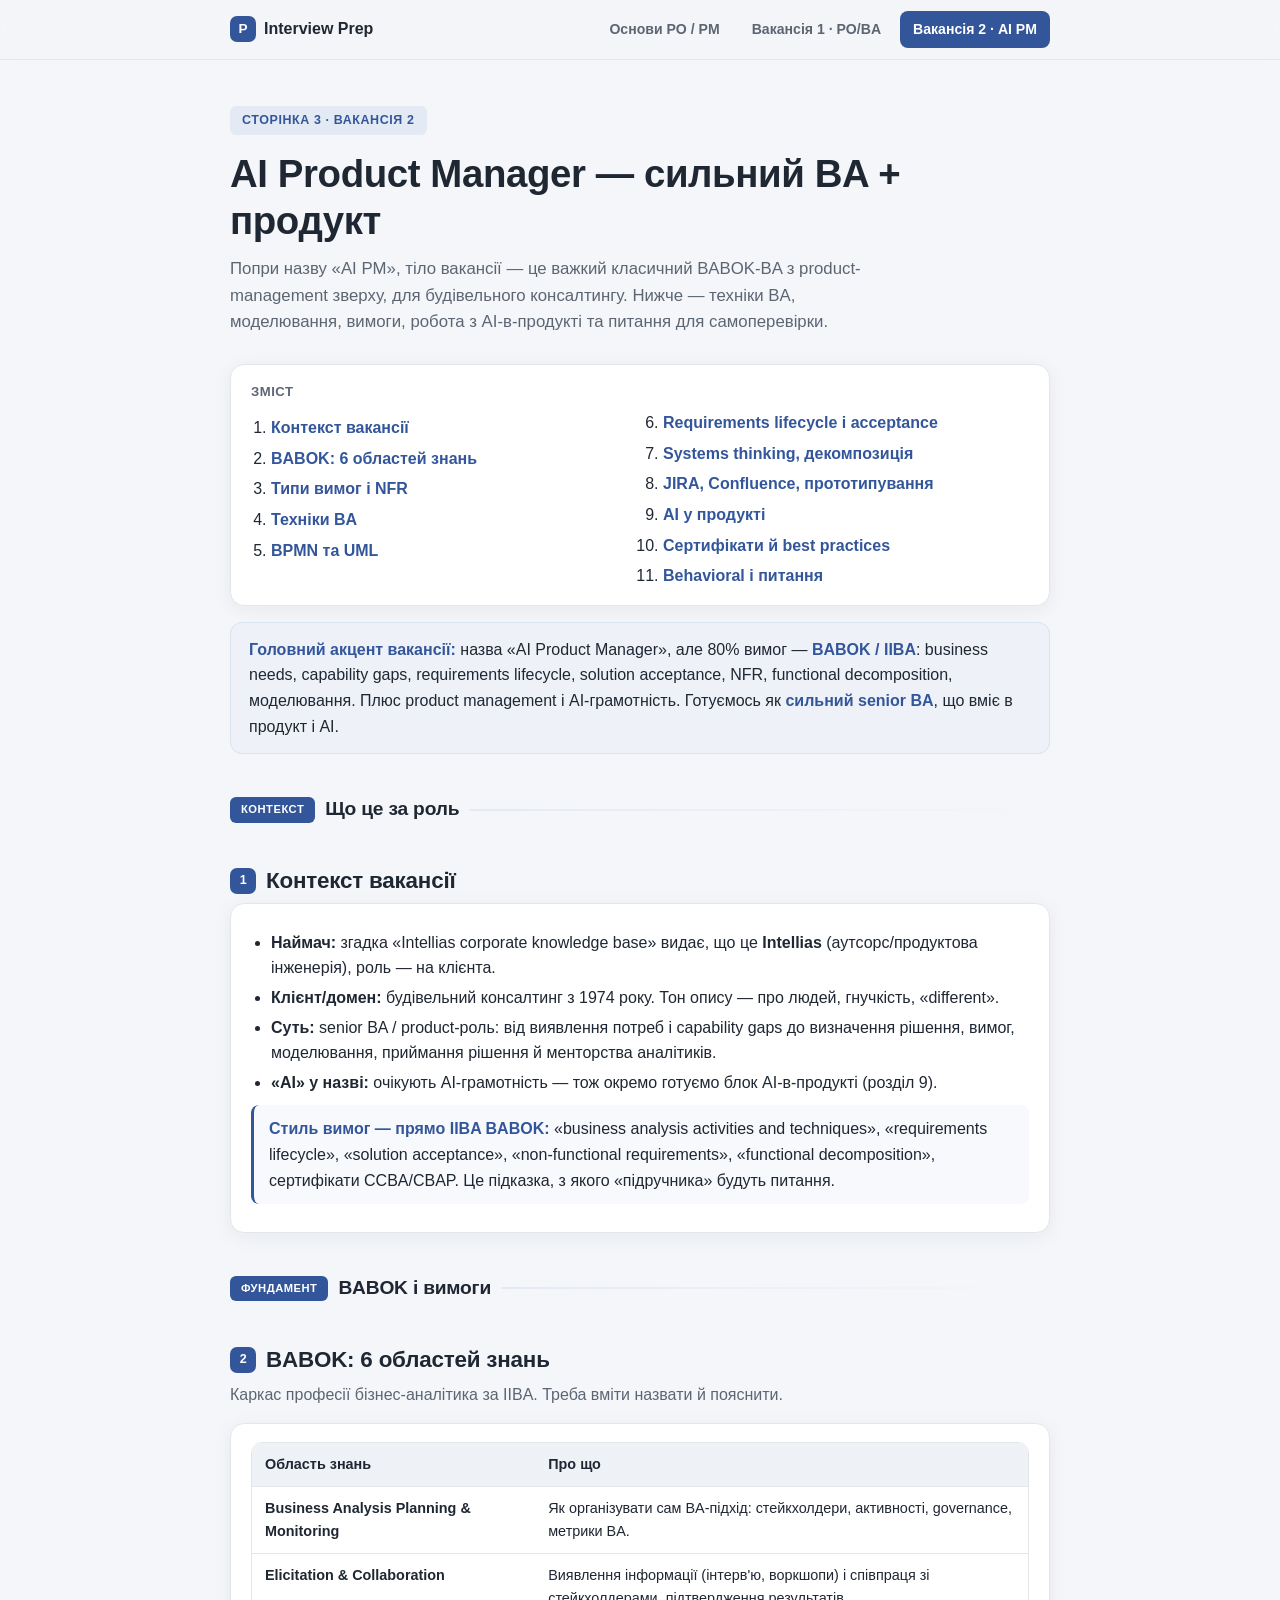
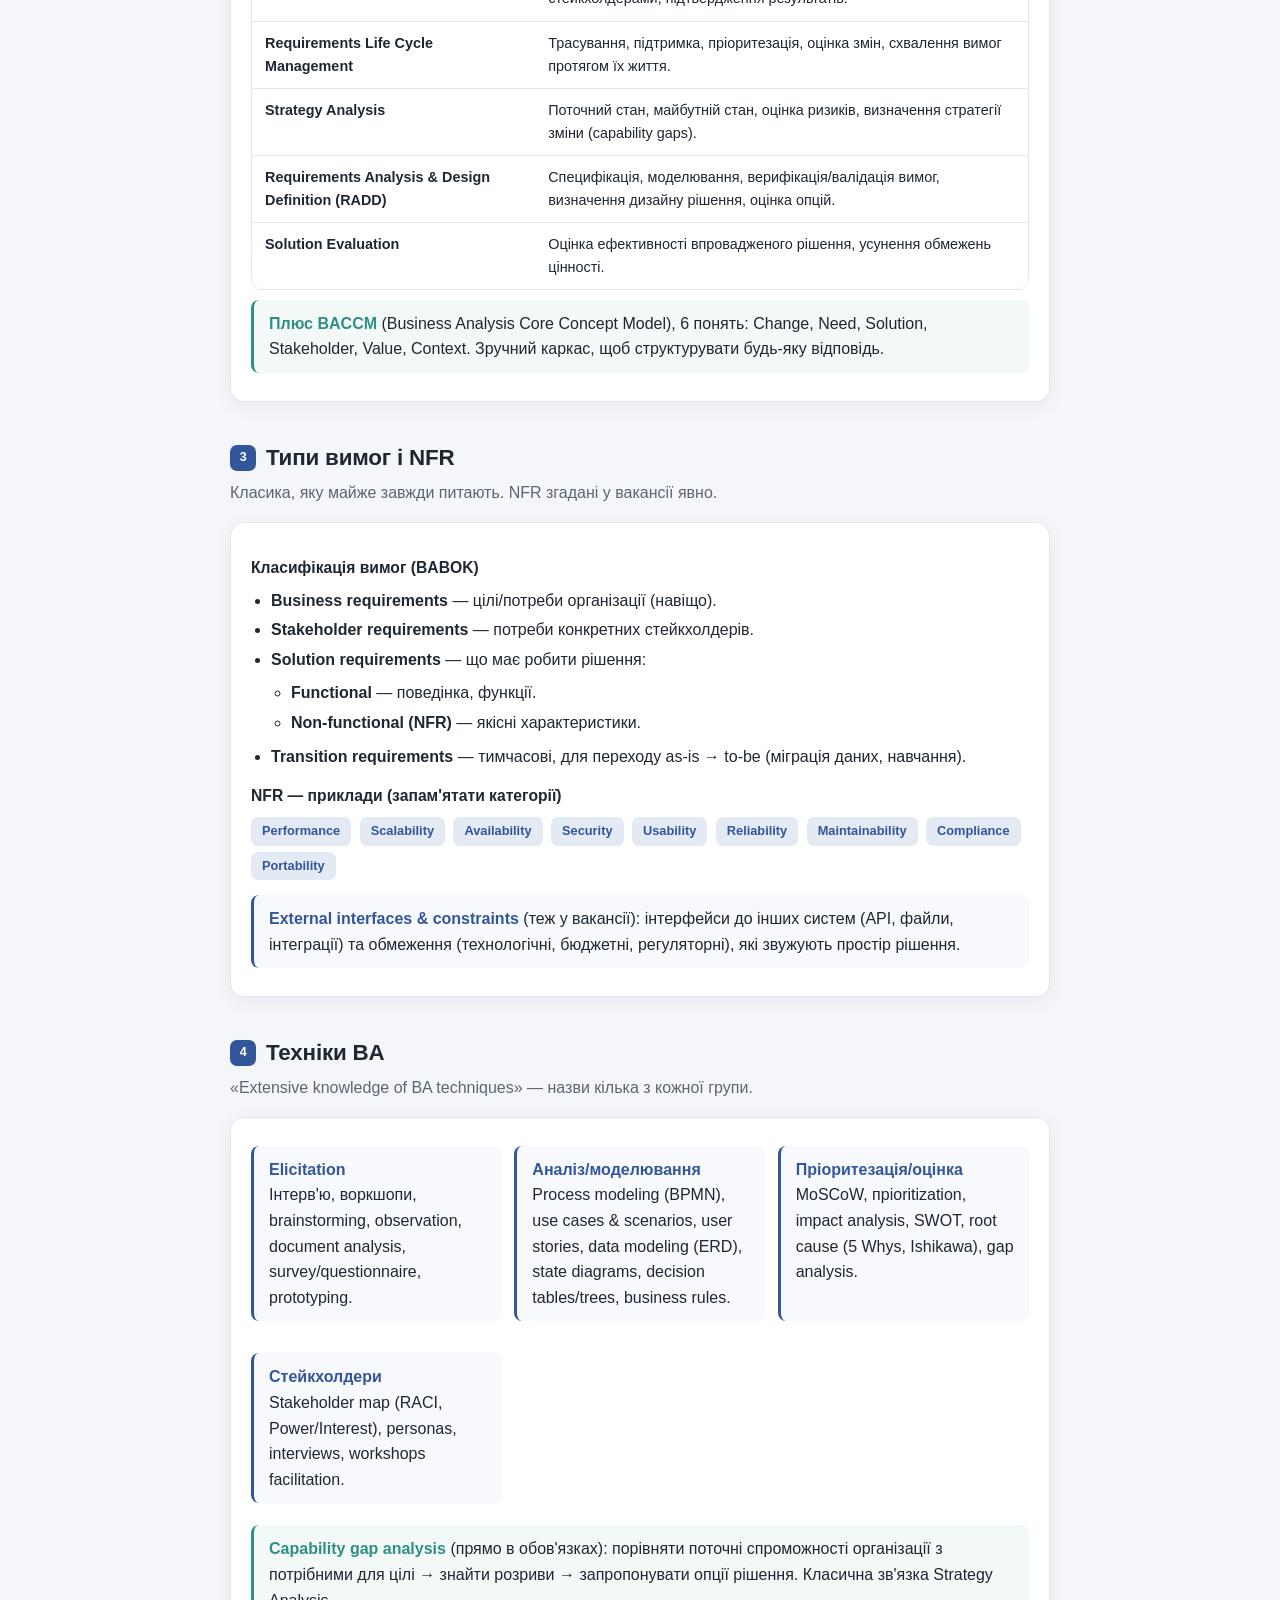
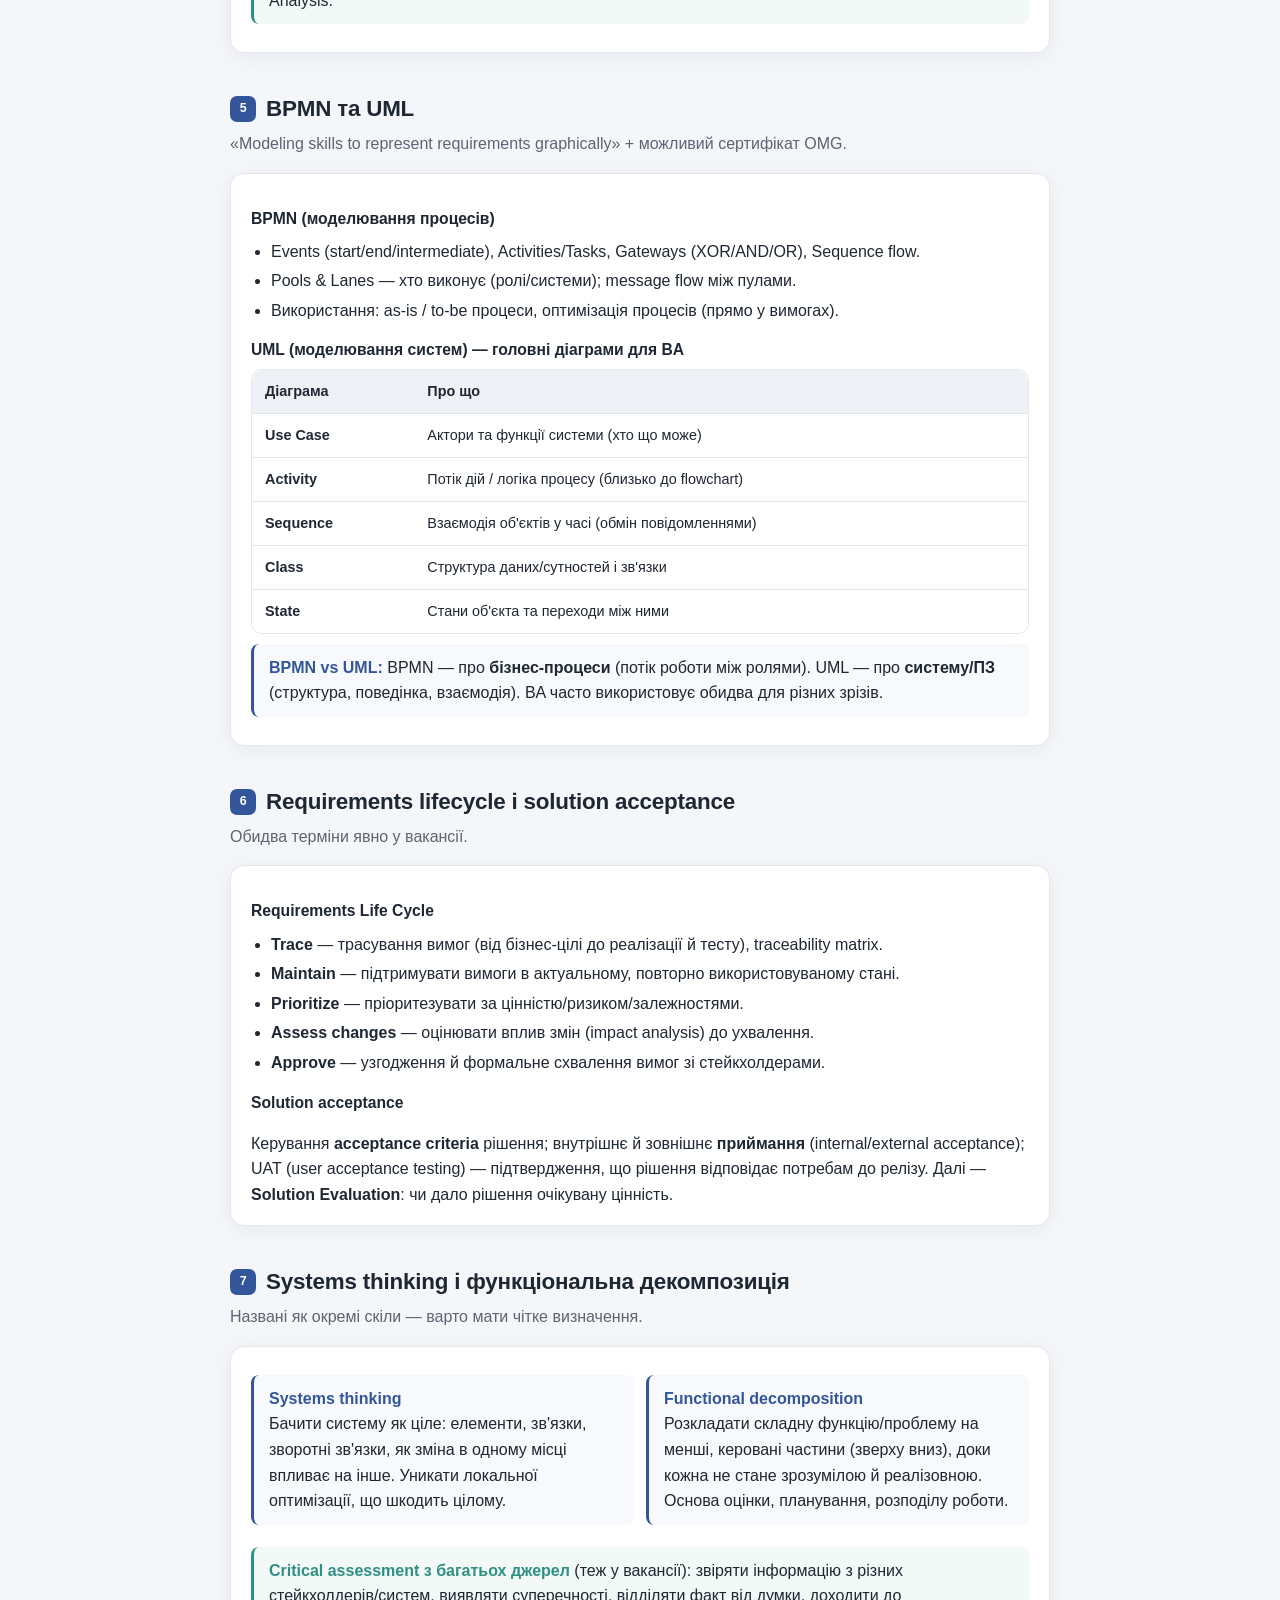
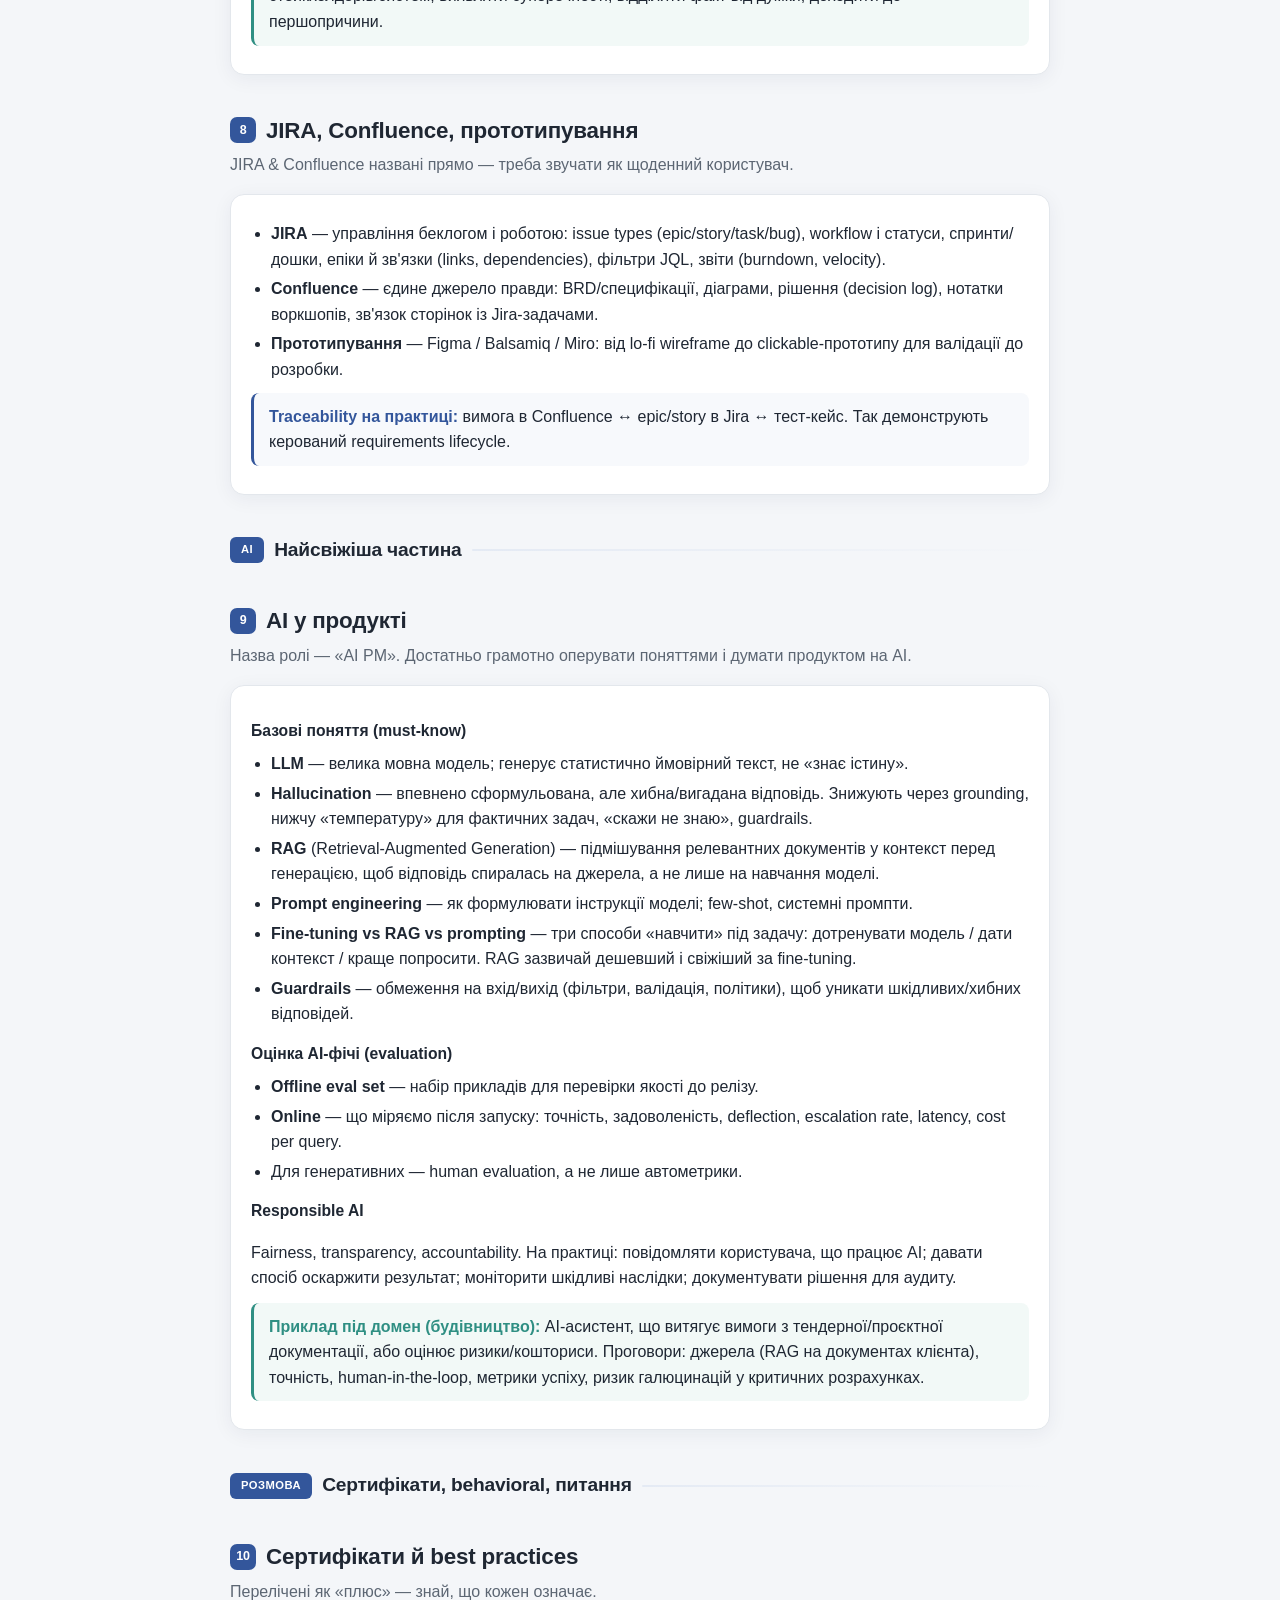
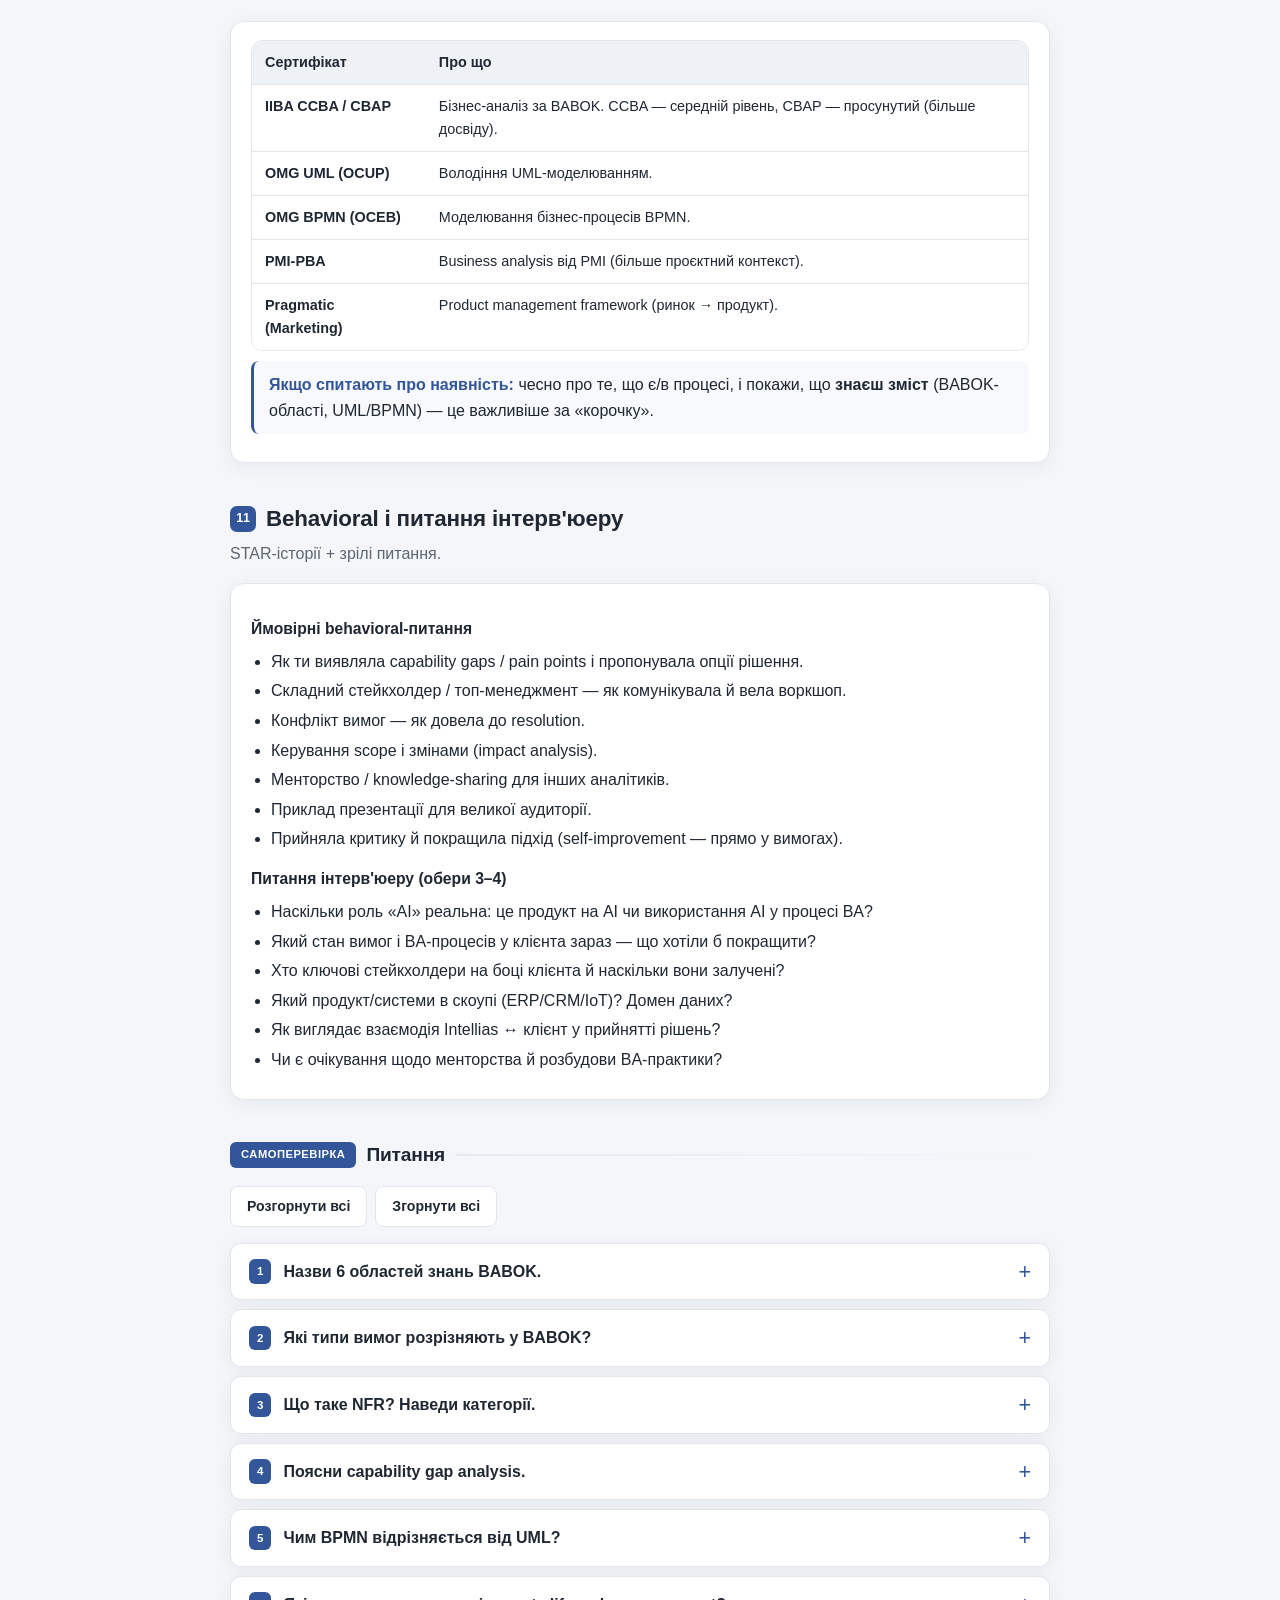
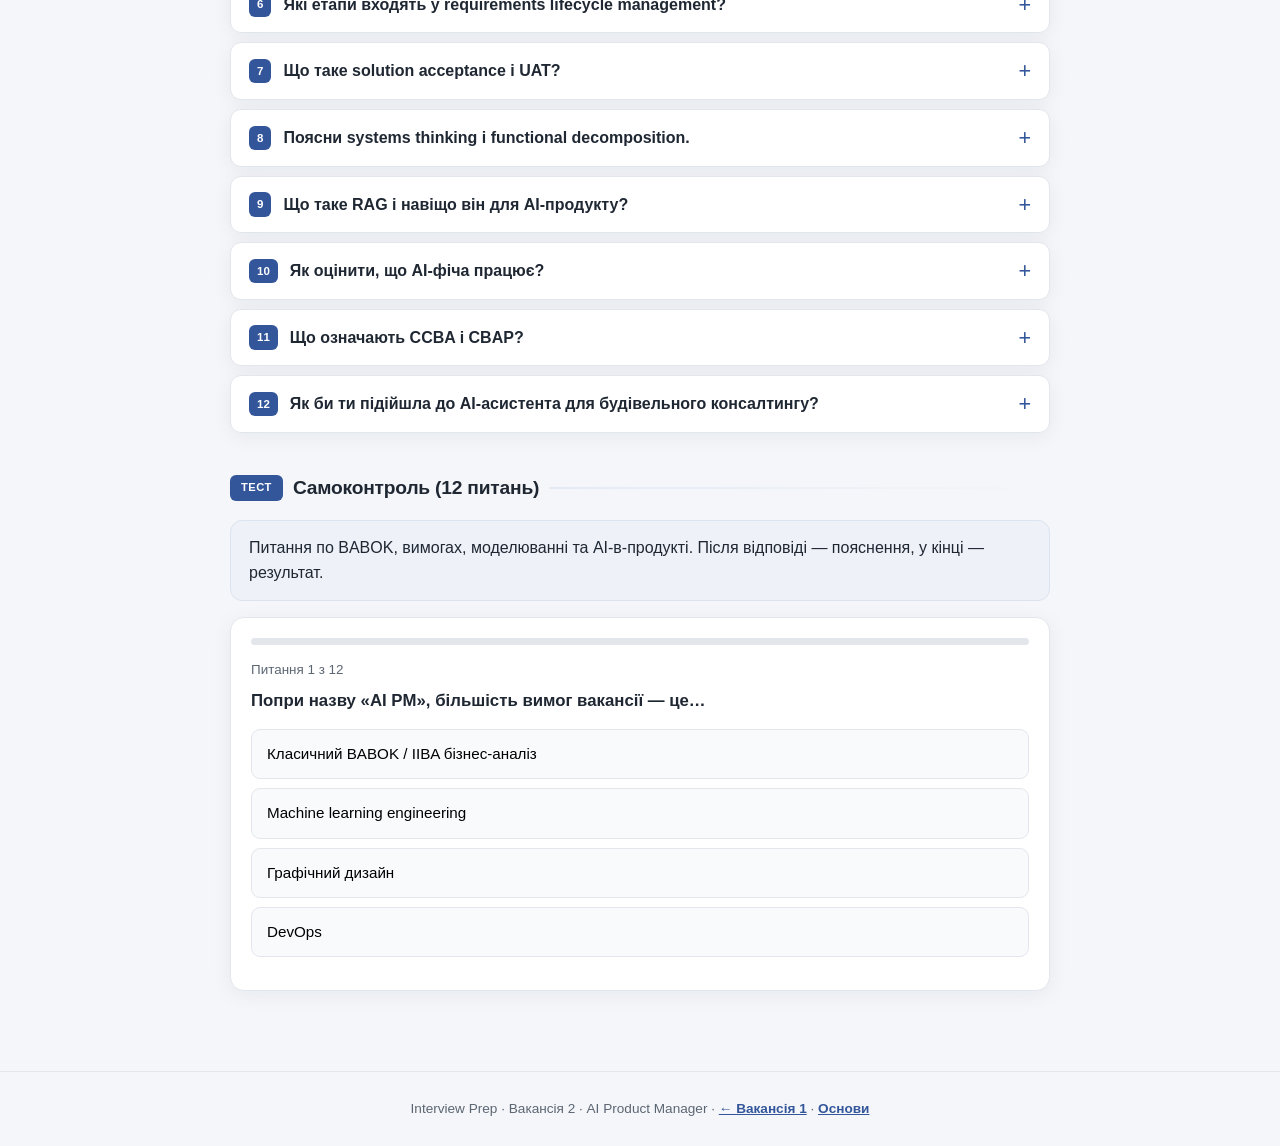
==== commit f11ca92f: "Додано тести самоконтролю на сторінки вакансій 1 і 2" ====
--- a/vacancy-ai-pm.html
+++ b/vacancy-ai-pm.html
@@ -8,7 +8,7 @@
 <link rel="stylesheet" href="style.css">
 <link rel="icon" href="data:image/svg+xml,<svg xmlns='http://www.w3.org/2000/svg' viewBox='0 0 100 100'><rect width='100' height='100' rx='20' fill='%2333569b'/><text x='50' y='72' font-size='60' text-anchor='middle' fill='white' font-family='Arial' font-weight='bold'>2</text></svg>">
 </head>
-<body>
+<body data-quiz="aipm">
 
 <header class="site">
   <nav class="nav">
@@ -307,6 +307,11 @@
   <details class="acc"><summary><span class="qnum">11</span> Що означають CCBA і CBAP?</summary><div class="body"><p>Сертифікації IIBA за BABOK: CCBA — середній рівень (менше досвіду), CBAP — просунутий (більше досвіду й відповідальності). Обидва підтверджують володіння бізнес-аналізом.</p></div></details>
   <details class="acc"><summary><span class="qnum">12</span> Як би ти підійшла до AI-асистента для будівельного консалтингу?</summary><div class="body"><p>Визначити потребу/pain point і сегмент; RAG на документах клієнта (тендери, кошториси, норми); human-in-the-loop для критичних розрахунків; метрики успіху й eval-набір; guardrails і увага до галюцинацій; responsible AI (прозорість, аудит). Спершу — цінність і ризик, потім реалізація.</p></div></details>
 
+  <!-- Quiz -->
+  <div class="block-header"><span class="tag">Тест</span> Самоконтроль (12 питань)</div>
+  <div class="callout">Питання по BABOK, вимогах, моделюванні та AI-в-продукті. Після відповіді — пояснення, у кінці — результат.</div>
+  <div class="quiz-card" id="quiz"><noscript>Для тесту потрібен увімкнений JavaScript.</noscript></div>
+
 </main>
 
 <a href="#" class="totop" aria-label="Нагору">↑</a>
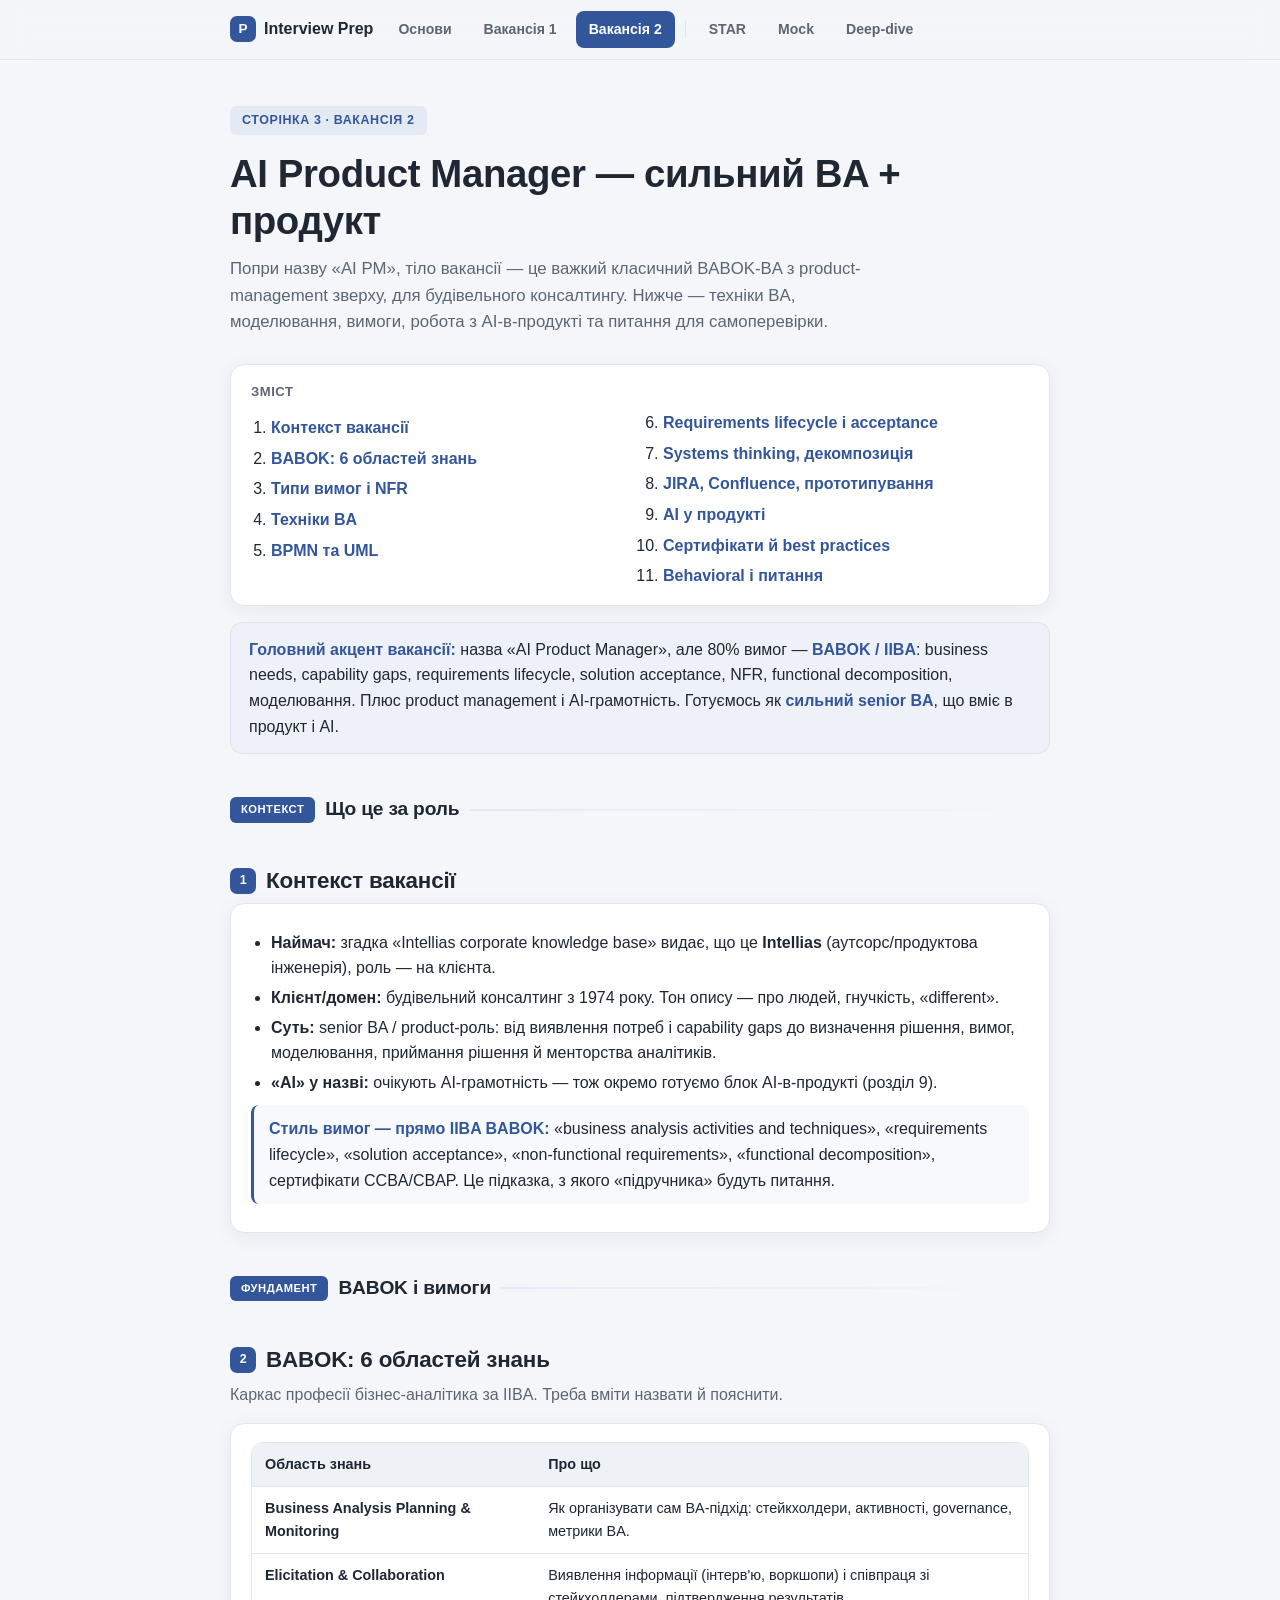
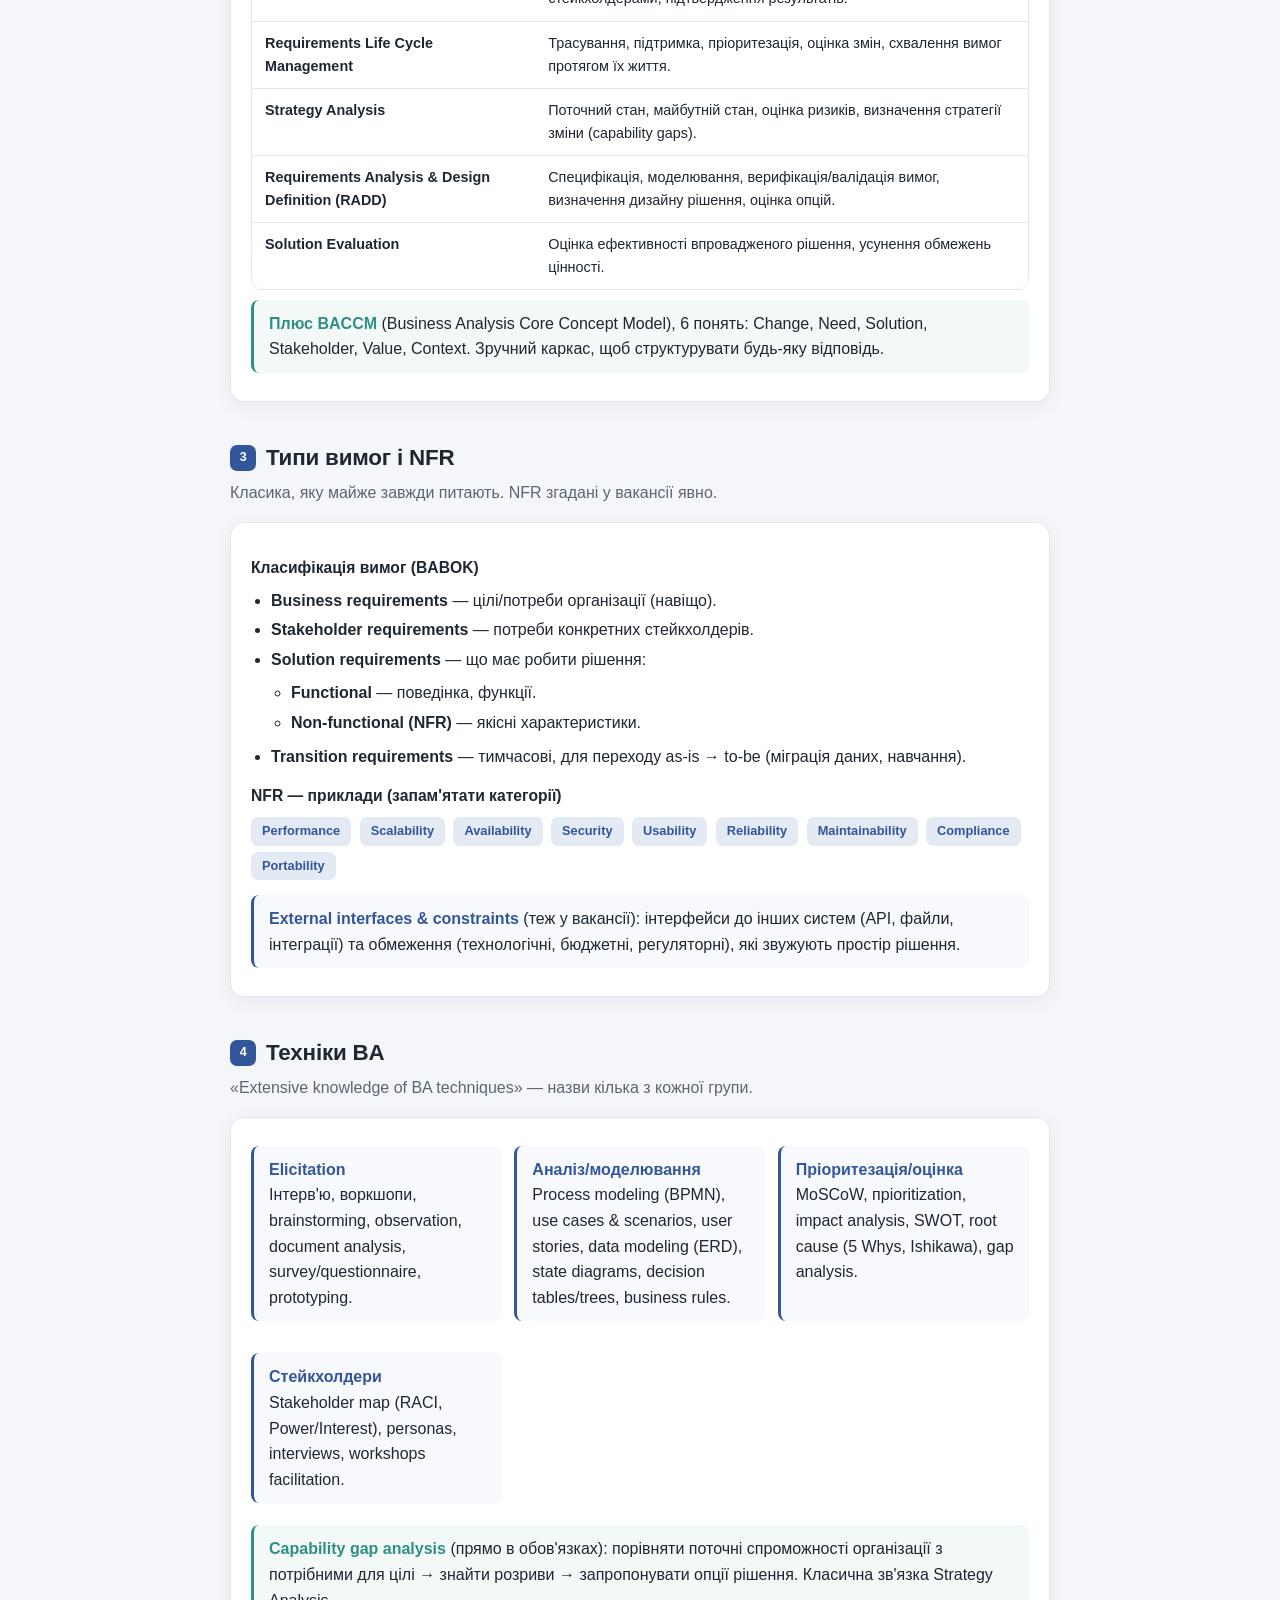
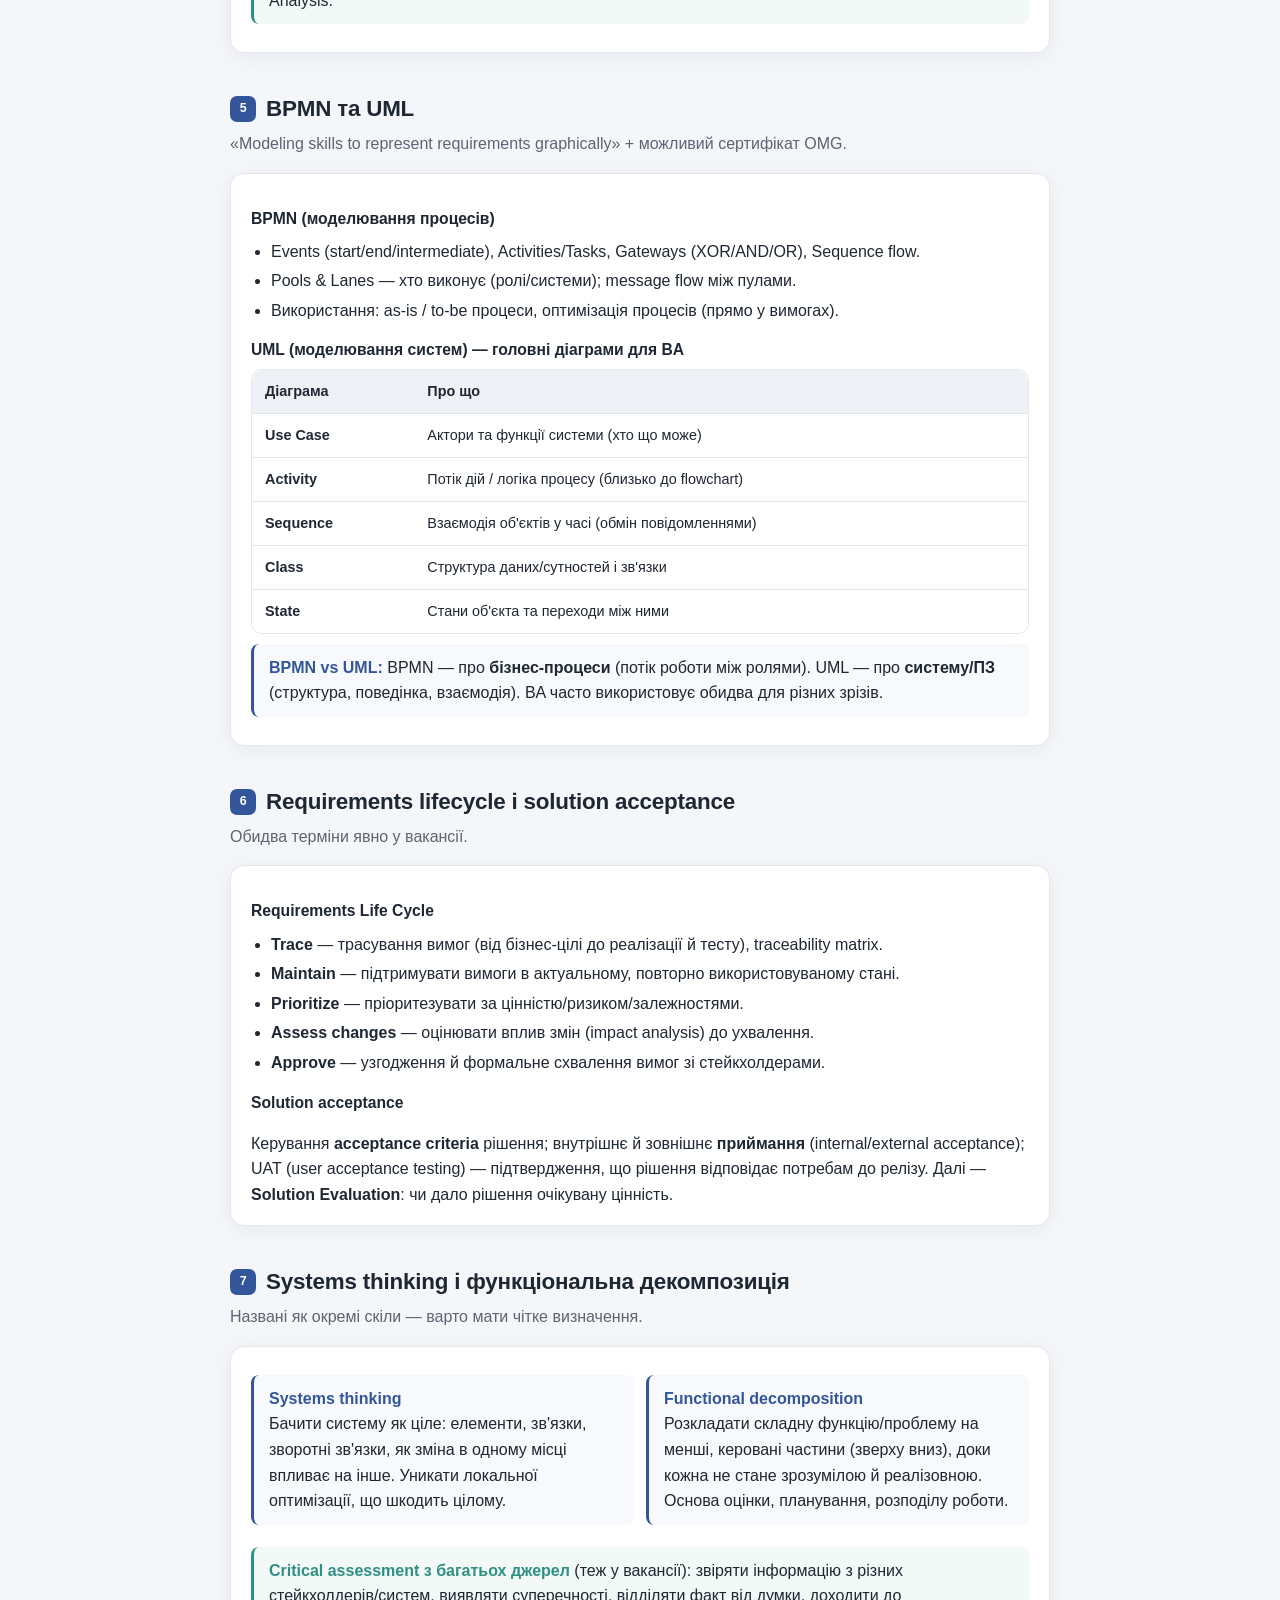
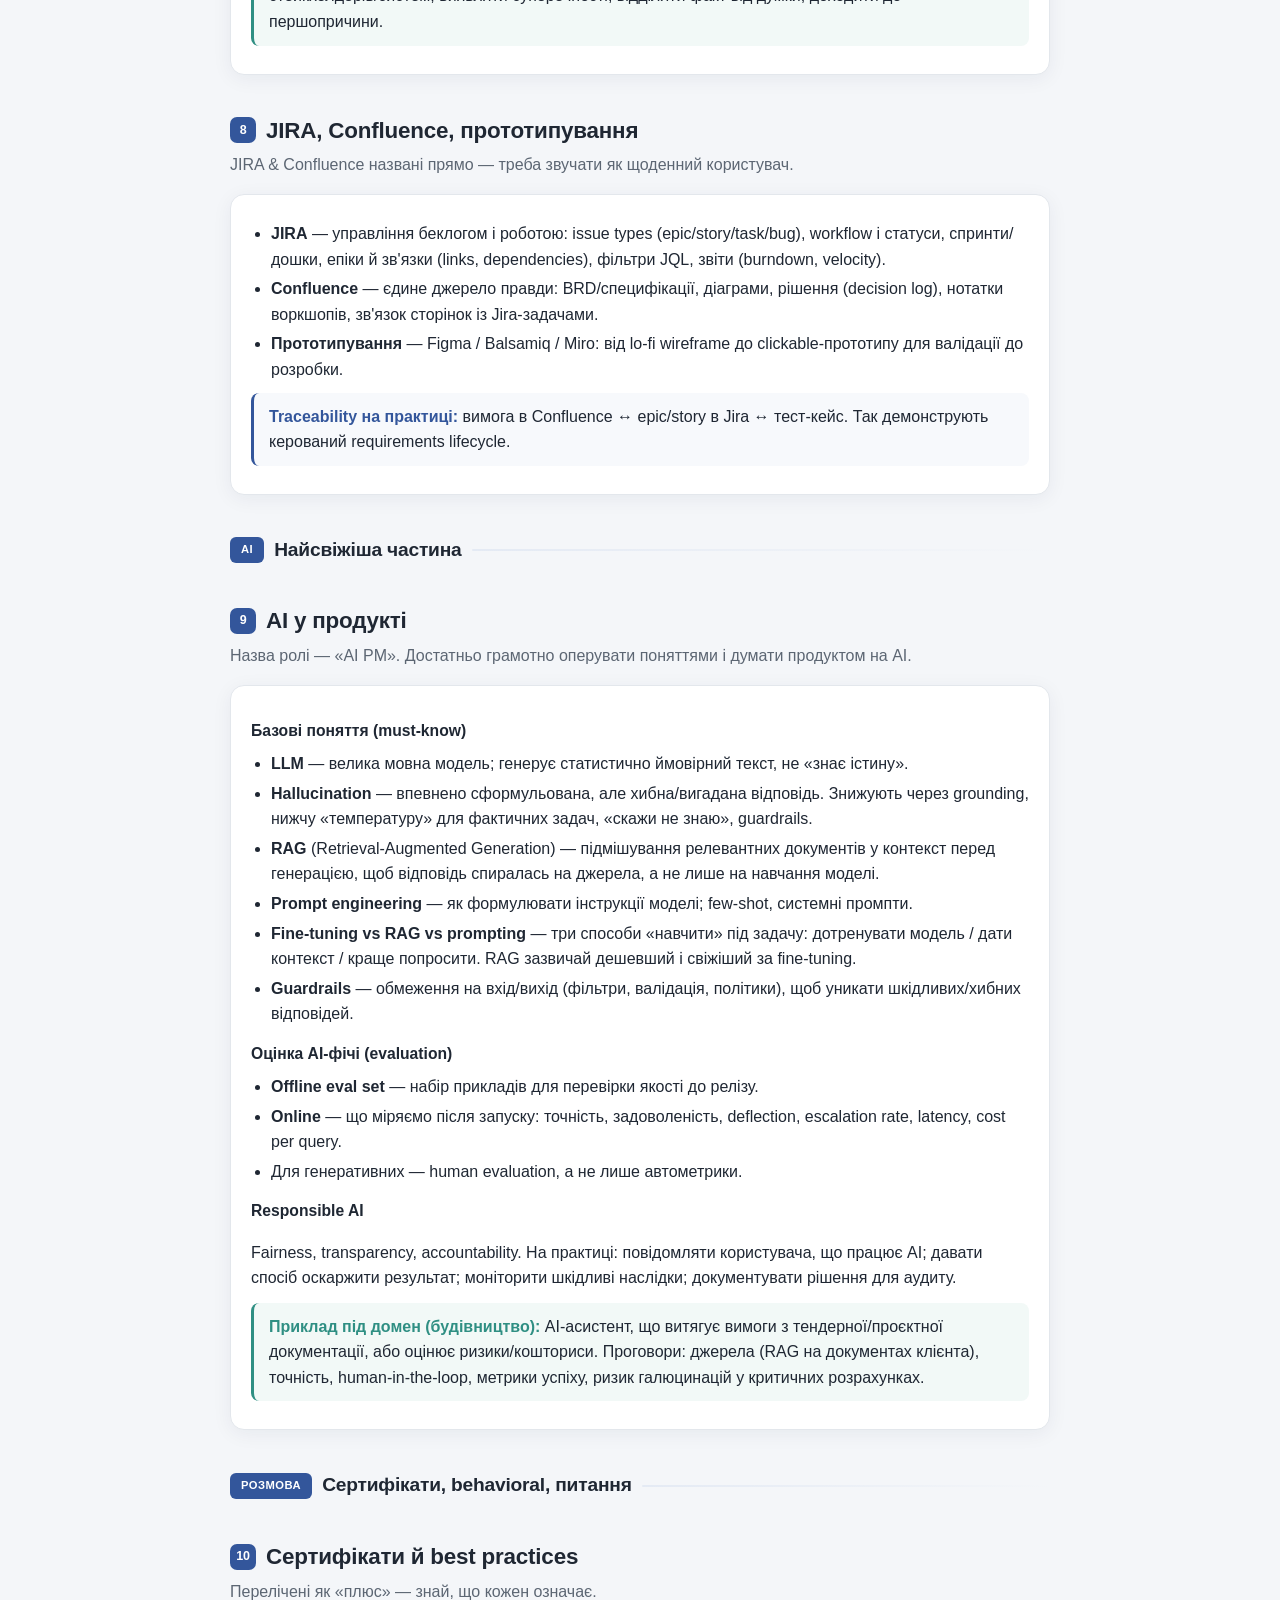
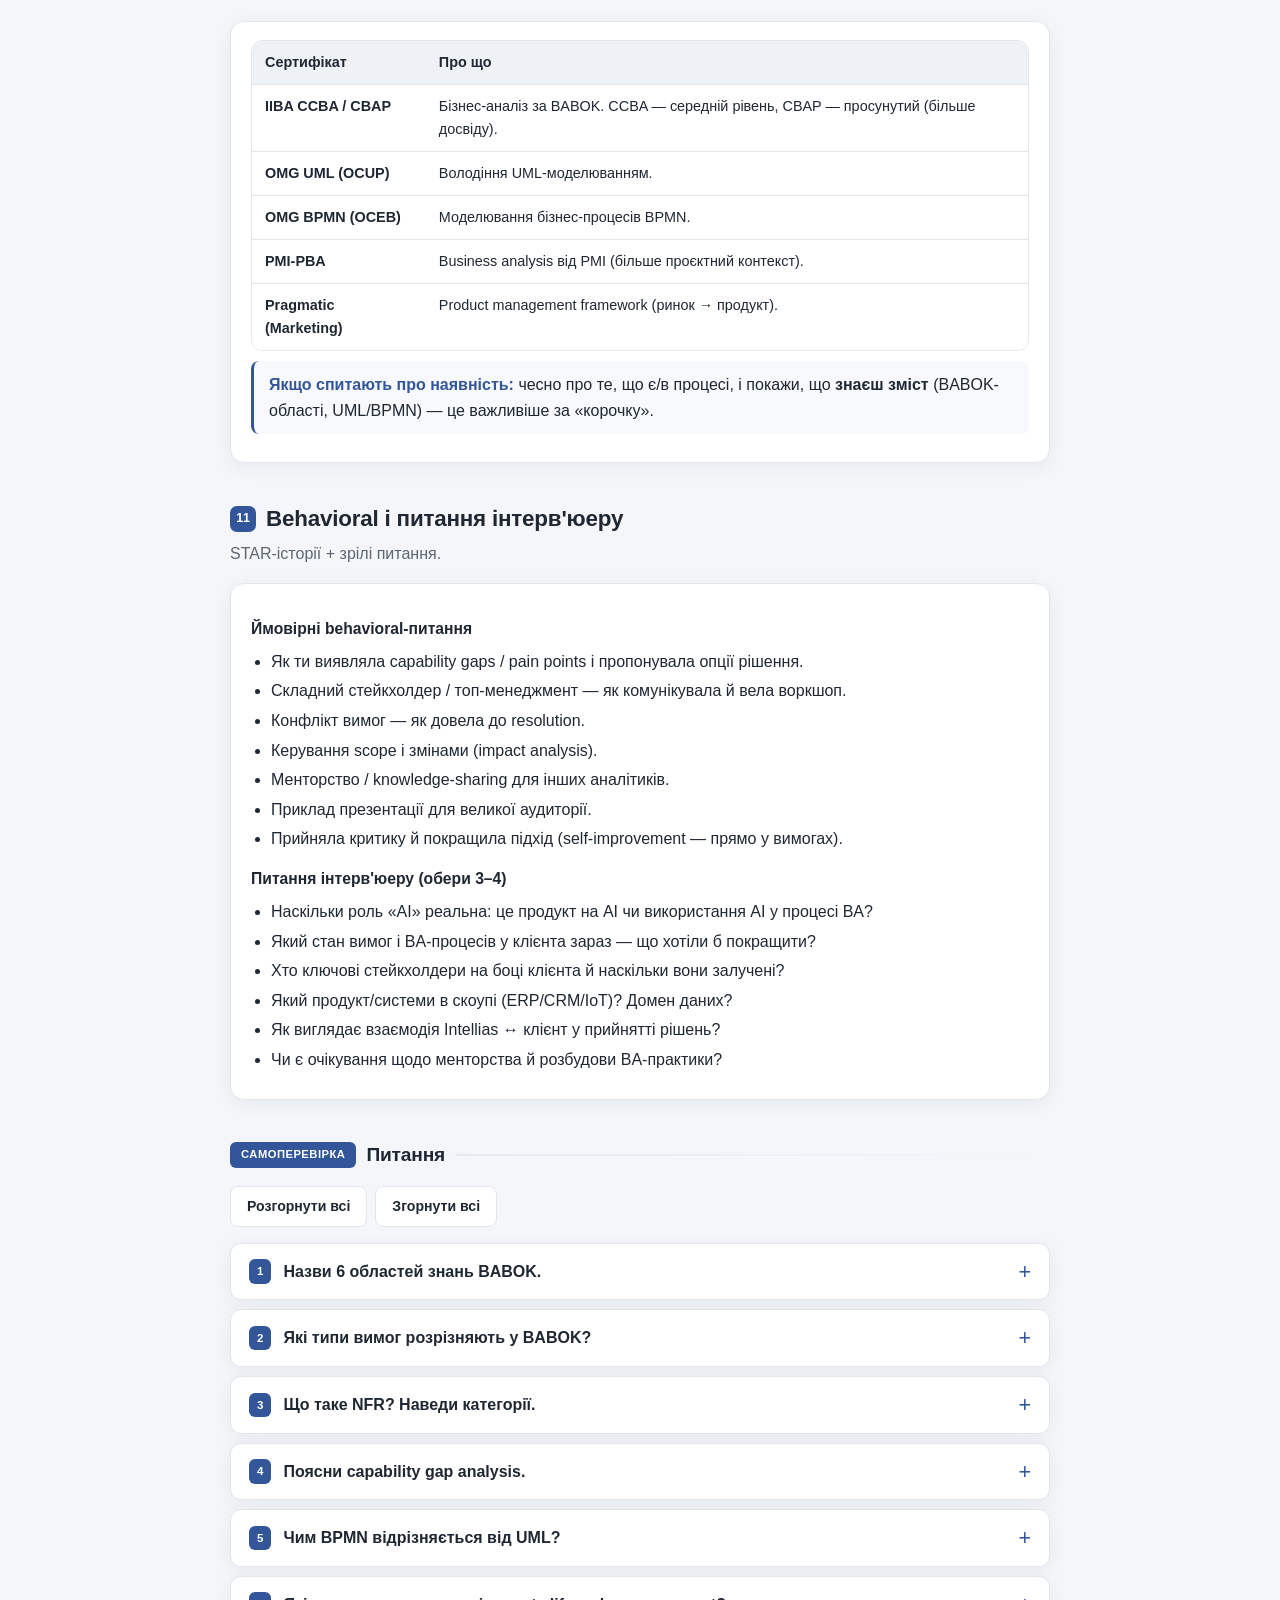
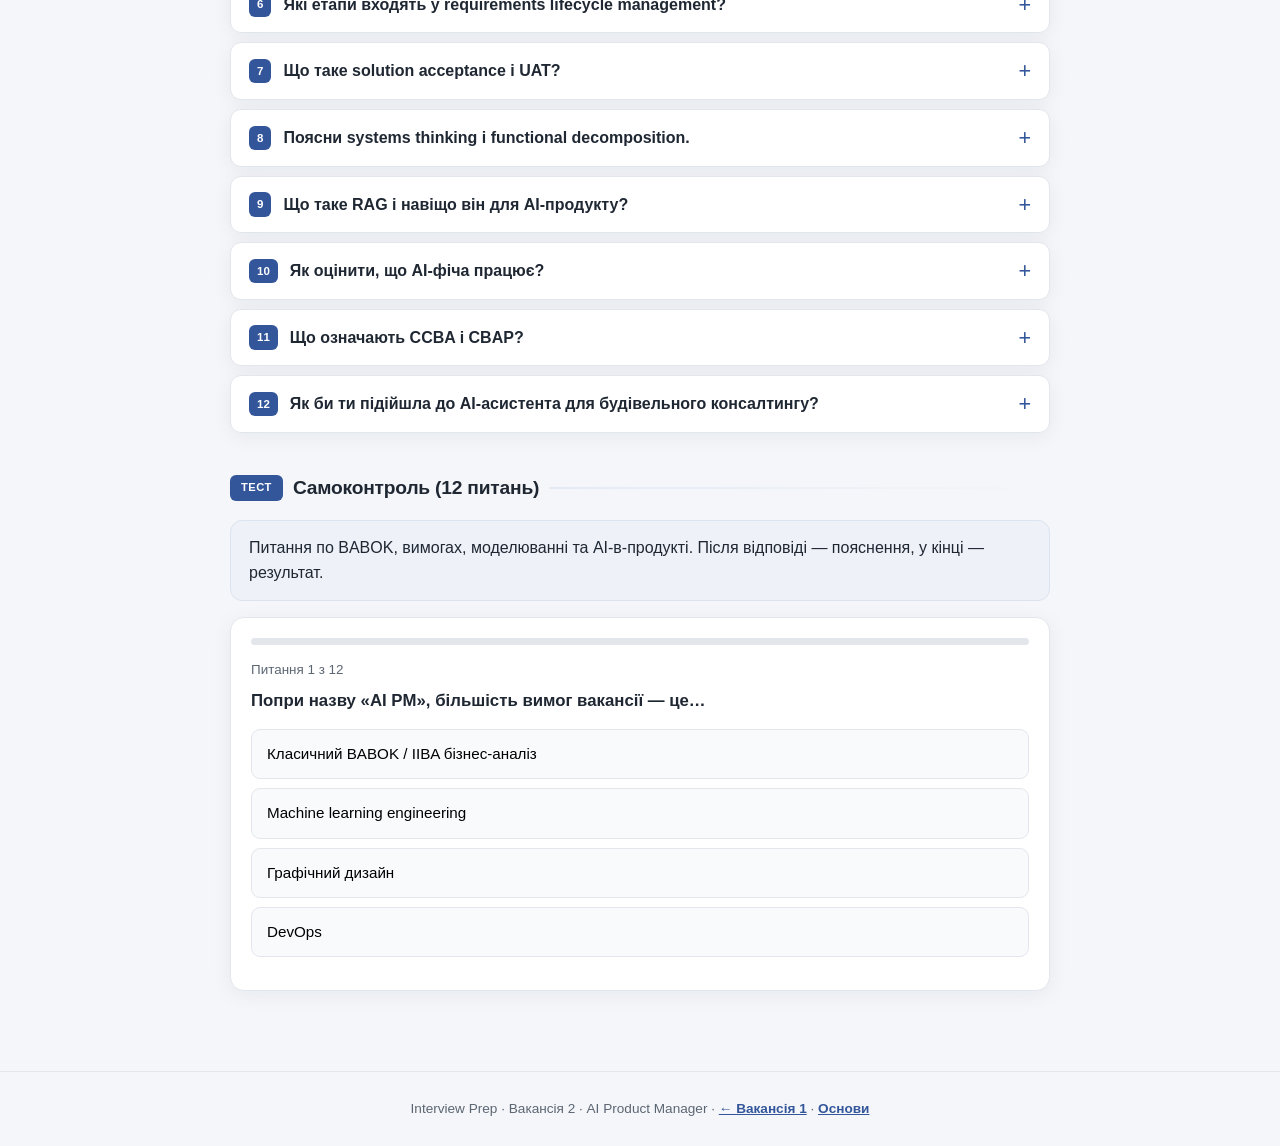
==== commit 3e006a4e: "Додано практику: STAR-репетитор, Mock-кейси, Deep-dive + навігація на 6 сторінок" ====
--- a/vacancy-ai-pm.html
+++ b/vacancy-ai-pm.html
@@ -13,9 +13,13 @@
 <header class="site">
   <nav class="nav">
     <a class="brand" href="index.html"><span class="mark">P</span> Interview Prep</a>
-    <a class="tab" href="index.html">Основи PO / PM</a>
-    <a class="tab" href="vacancy-legal-po.html">Вакансія 1 · PO/BA</a>
-    <a class="tab active" href="vacancy-ai-pm.html">Вакансія 2 · AI PM</a>
+    <a class="tab" href="index.html">Основи</a>
+    <a class="tab" href="vacancy-legal-po.html">Вакансія 1</a>
+    <a class="tab active" href="vacancy-ai-pm.html">Вакансія 2</a>
+    <span class="sep"></span>
+    <a class="tab" href="star-trainer.html">STAR</a>
+    <a class="tab" href="mock.html">Mock</a>
+    <a class="tab" href="deep-dive.html">Deep-dive</a>
   </nav>
 </header>
 
--- a/style.css
+++ b/style.css
@@ -53,13 +53,15 @@
 .brand {
   font-weight: 700;
   font-size: 1rem;
-  margin-right: auto;
+  margin-right: 6px;
   text-decoration: none;
   color: var(--ink);
   display: flex;
   align-items: center;
   gap: 8px;
-}
+  flex: none;
+}
+.nav .sep { width: 1px; height: 18px; background: var(--line); margin: 0 4px; flex: none; }
 .brand .mark {
   background: var(--accent);
   color: #fff;
@@ -336,6 +338,64 @@
 }
 .totop.show { display: flex; }
 
+/* ---------- STAR trainer ---------- */
+.star-tools {
+  display: flex; flex-wrap: wrap; gap: 10px; align-items: center;
+  background: var(--bg-soft); border: 1px solid var(--line); border-radius: var(--radius);
+  padding: 14px 18px; box-shadow: var(--shadow); margin-bottom: 16px;
+}
+.timer { display: flex; align-items: center; gap: 8px; font-weight: 700; }
+.timer .clock { font-variant-numeric: tabular-nums; font-size: 1.1rem; min-width: 58px; color: var(--accent); }
+.timer.run .clock { color: var(--accent-2); }
+.star-tools .spacer { flex: 1; }
+.saved-note { font-size: 0.82rem; color: var(--ink-soft); }
+
+details.star { background: var(--bg-soft); border: 1px solid var(--line); border-radius: 12px; margin-bottom: 11px; overflow: hidden; box-shadow: var(--shadow); }
+details.star > summary {
+  cursor: pointer; padding: 15px 18px; font-weight: 600; list-style: none;
+  display: flex; align-items: center; gap: 10px;
+}
+details.star > summary::-webkit-details-marker { display: none; }
+details.star > summary::after { content: "+"; margin-left: auto; font-size: 1.35rem; color: var(--accent); flex: none; }
+details.star[open] > summary::after { content: "\2013"; }
+details.star > summary .filled { font-size: 0.72rem; font-weight: 700; color: var(--accent-2); flex: none; }
+details.star .body { padding: 4px 18px 18px; }
+.probe { font-size: 0.86rem; color: var(--ink-soft); margin: 0 0 12px; }
+
+.star-grid { display: grid; gap: 12px; }
+.star-field label { display: block; font-weight: 700; font-size: 0.86rem; margin-bottom: 4px; }
+.star-field label .l { color: var(--accent); }
+.star-field textarea {
+  width: 100%; font: inherit; font-size: 0.94rem; line-height: 1.5;
+  padding: 10px 12px; border: 1.5px solid var(--line); border-radius: 9px;
+  background: #fbfcfe; color: var(--ink); resize: vertical; min-height: 62px;
+}
+.star-field textarea:focus { outline: none; border-color: var(--accent); }
+.star-field .wc { font-size: 0.76rem; color: var(--ink-soft); margin-top: 3px; text-align: right; }
+.star-check { list-style: none; padding: 0; margin: 12px 0 0; font-size: 0.85rem; }
+.star-check li { margin: 5px 0; color: var(--ink-soft); }
+.star-check li.ok { color: var(--accent-2); font-weight: 600; }
+.star-check li::before { content: "○ "; }
+.star-check li.ok::before { content: "✓ "; }
+.card-actions { display: flex; gap: 8px; margin-top: 14px; flex-wrap: wrap; }
+
+/* ---------- Scenario (mock) ---------- */
+.scenario { border-left: 3px solid var(--accent); }
+.scenario .cat { font-size: 0.72rem; font-weight: 700; text-transform: uppercase; letter-spacing: 0.5px; color: var(--accent); }
+.scenario .prompt { font-size: 1.04rem; font-weight: 600; margin: 6px 0 10px; }
+.scenario .hint { font-size: 0.84rem; color: var(--ink-soft); margin-bottom: 8px; }
+
+@media print {
+  header.site, footer.site, .totop, .star-tools, .btn-row, .card-actions, .toc, .callout { display: none !important; }
+  details.star { break-inside: avoid; }
+  details.star[open] .body, details.star .body { display: block !important; }
+  body { background: #fff; }
+}
+
+@media (max-width: 640px) {
+  .brand { flex-basis: 100%; margin-bottom: 2px; }
+}
+
 @media (max-width: 560px) {
   .toc ol { columns: 1; }
   .hero { padding-top: 32px; }
